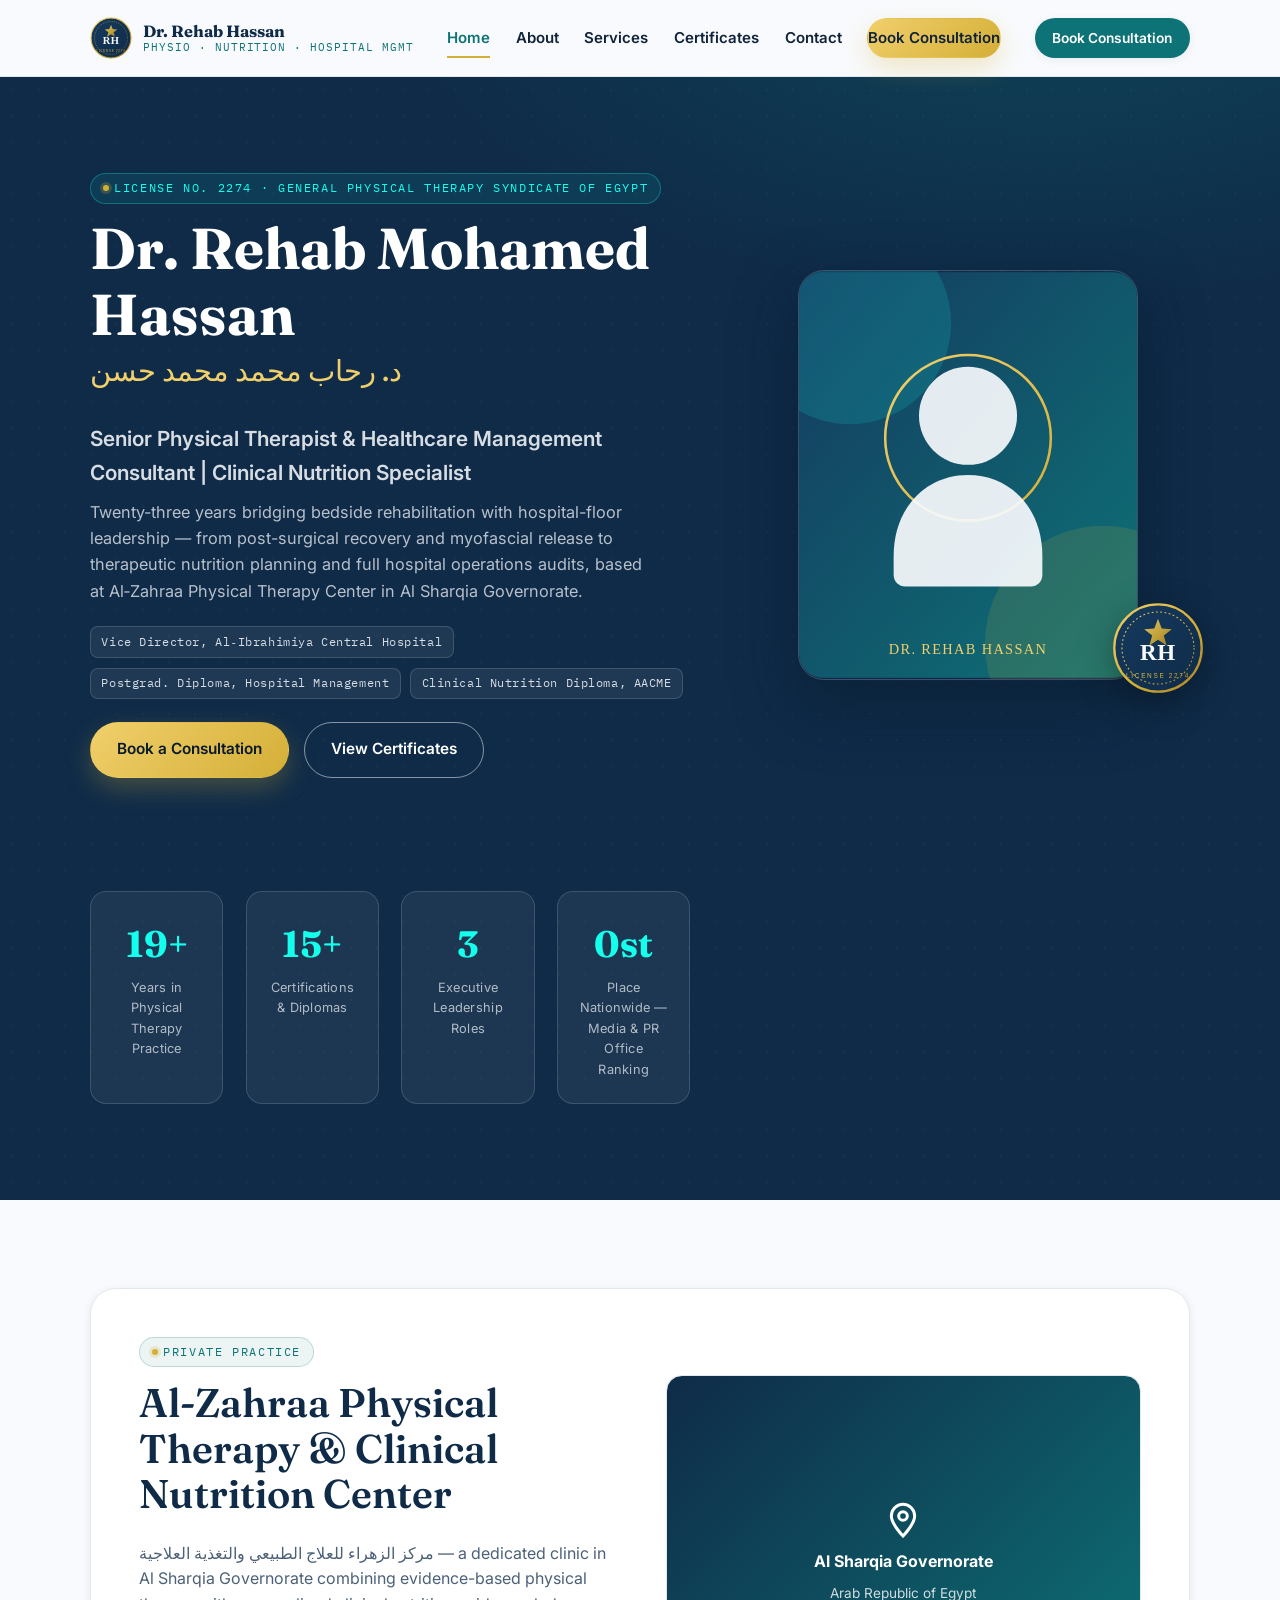
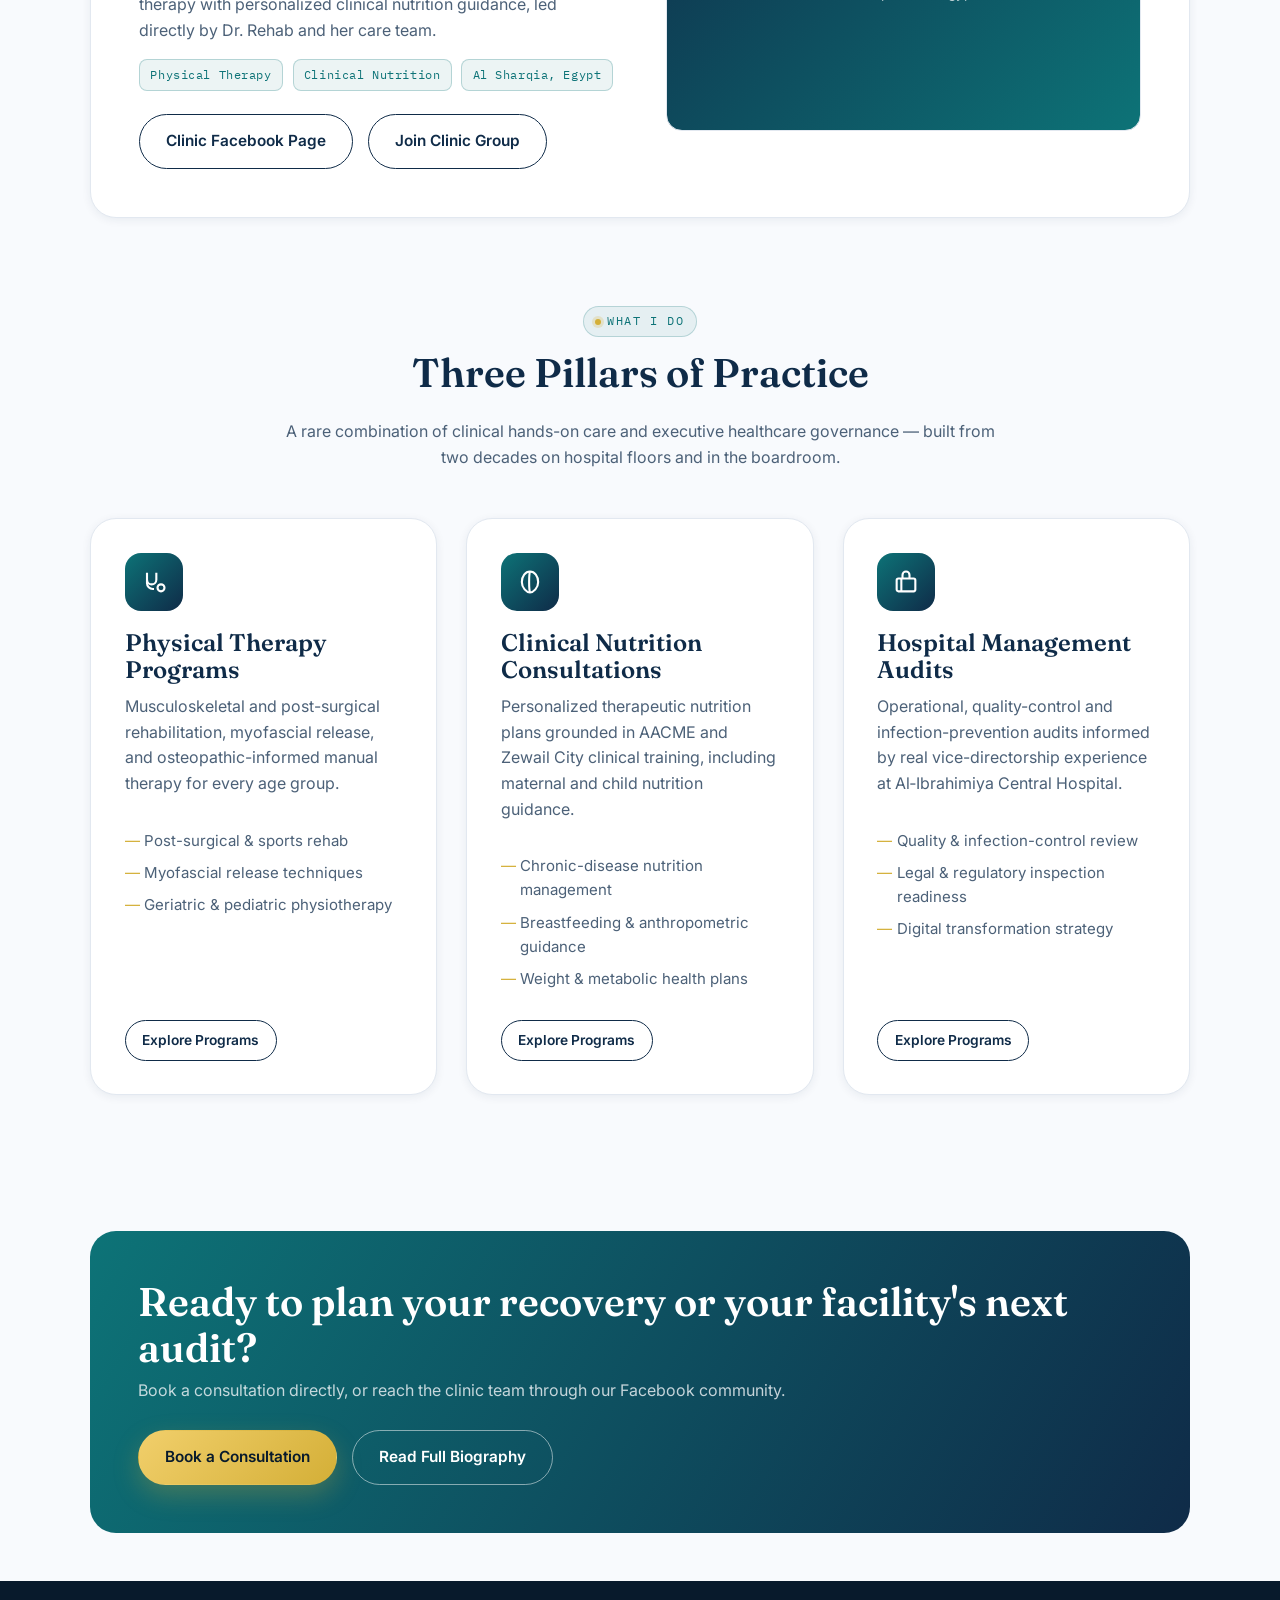
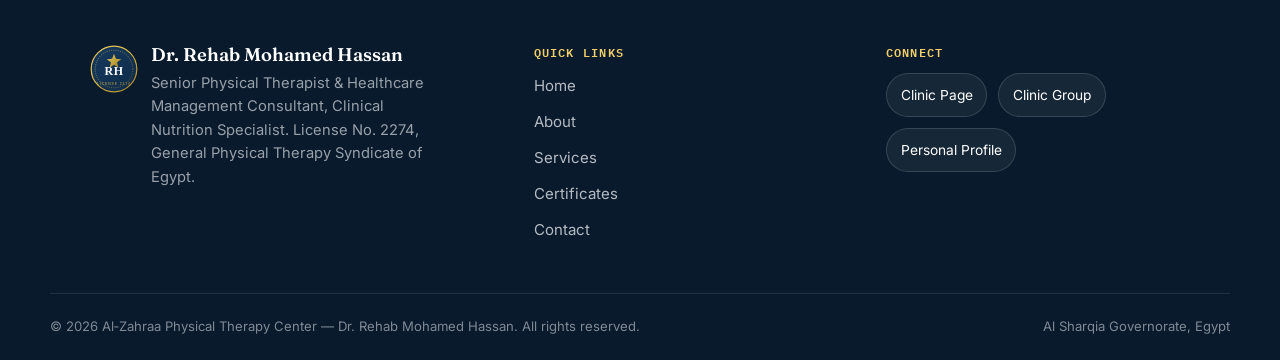
==== index.html @ dbc09063 "Initial commit" ====
<!DOCTYPE html>
<html lang="en">
<head>
<meta charset="UTF-8">
<meta name="viewport" content="width=device-width, initial-scale=1.0">
<title>Dr. Rehab Mohamed Hassan | Senior Physical Therapist &amp; Healthcare Management Consultant</title>
<meta name="description" content="Dr. Rehab Mohamed Mohamed Hassan — Senior Physical Therapist &amp; Healthcare Management Consultant, Clinical Nutrition Specialist. License No. 2274, Al‑Zahraa Physical Therapy Center, Al Sharqia, Egypt.">
<link rel="icon" type="image/svg+xml" href="assets/images/favicon.svg">
<link rel="preconnect" href="https://fonts.googleapis.com">
<link rel="preconnect" href="https://fonts.gstatic.com" crossorigin>
<link href="https://fonts.googleapis.com/css2?family=Fraunces:wght@500;600;700&amp;family=Inter:wght@400;500;600;700&amp;family=IBM+Plex+Mono:wght@500;700&amp;display=swap" rel="stylesheet">
<link rel="stylesheet" href="assets/css/style.css">
</head>
<body>
<a href="#main" class="skip-link">Skip to content</a>

<header class="site-header">
  <div class="container nav-bar">
    <a href="index.html" class="brand">
      <img src="assets/images/logo-seal.svg" alt="Dr. Rehab Hassan credential seal logo" width="42" height="42">
      <span class="brand-text"><strong>Dr. Rehab Hassan</strong><span>Physio · Nutrition · Hospital Mgmt</span></span>
    </a>
    <nav class="nav-links" id="navLinks" aria-label="Primary">
      <a href="index.html" data-nav>Home</a>
      <a href="about.html" data-nav>About</a>
      <a href="services.html" data-nav>Services</a>
      <a href="certificates.html" data-nav>Certificates</a>
      <a href="contact.html" data-nav>Contact</a>
      <a href="contact.html" class="btn btn-gold btn-sm">Book Consultation</a>
    </nav>
    <div class="nav-cta">
      <a href="contact.html" class="btn btn-primary btn-sm">Book Consultation</a>
      <button class="hamburger" id="hamburgerBtn" aria-label="Toggle navigation menu" aria-expanded="false" aria-controls="navLinks">
        <span></span><span></span><span></span>
      </button>
    </div>
  </div>
</header>
<div class="nav-drawer-backdrop" id="navBackdrop"></div>

<main id="main">

  <!-- ============================= HERO ============================= -->
  <section class="hero">
    <div class="container hero-grid">
      <div class="hero-copy">
        <span class="eyebrow on-dark">License No. 2274 · General Physical Therapy Syndicate of Egypt</span>
        <h1 class="hero-name">Dr. Rehab Mohamed Hassan<span class="ar">د. رحاب محمد محمد حسن</span></h1>
        <p class="hero-title">Senior Physical Therapist &amp; Healthcare Management Consultant | Clinical Nutrition Specialist</p>
        <p class="hero-desc">Twenty-three years bridging bedside rehabilitation with hospital-floor leadership — from post-surgical recovery and myofascial release to therapeutic nutrition planning and full hospital operations audits, based at Al‑Zahraa Physical Therapy Center in Al Sharqia Governorate.</p>
        <div class="hero-badges">
          <span class="mini-tag">Vice Director, Al‑Ibrahimiya Central Hospital</span>
          <span class="mini-tag">Postgrad. Diploma, Hospital Management</span>
          <span class="mini-tag">Clinical Nutrition Diploma, AACME</span>
        </div>
        <div class="btn-row">
          <a href="contact.html" class="btn btn-gold">Book a Consultation</a>
          <a href="certificates.html" class="btn btn-outline">View Certificates</a>
        </div>
      </div>
      <div class="hero-visual">
        <div class="hero-photo-card">
          <img src="assets/images/avatar-placeholder.svg" alt="Portrait placeholder for Dr. Rehab Mohamed Hassan — replace with an official clinic photograph" width="340" height="408">
        </div>
        <img src="assets/images/logo-seal.svg" alt="" class="hero-seal" aria-hidden="true">
      </div>

      <div class="stat-strip" aria-label="Career highlights">
        <div class="stat-card">
          <span class="stat-num" data-counter="23" data-suffix="+">0</span>
          <div class="stat-label">Years in Physical Therapy Practice</div>
        </div>
        <div class="stat-card">
          <span class="stat-num" data-counter="18" data-suffix="+">0</span>
          <div class="stat-label">Certifications &amp; Diplomas</div>
        </div>
        <div class="stat-card">
          <span class="stat-num" data-counter="4" data-suffix="">0</span>
          <div class="stat-label">Executive Leadership Roles</div>
        </div>
        <div class="stat-card">
          <span class="stat-num" data-counter="1" data-suffix="st">0</span>
          <div class="stat-label">Place Nationwide — Media &amp; PR Office Ranking</div>
        </div>
      </div>
    </div>
  </section>

  <!-- ============================= CLINIC FEATURE ============================= -->
  <section class="section" id="clinic">
    <div class="container">
      <div class="clinic-feature">
        <div>
          <span class="eyebrow">Private Practice</span>
          <h2>Al‑Zahraa Physical Therapy &amp; Clinical Nutrition Center</h2>
          <p>مركز الزهراء للعلاج الطبيعي والتغذية العلاجية — a dedicated clinic in Al Sharqia Governorate combining evidence-based physical therapy with personalized clinical nutrition guidance, led directly by Dr. Rehab and her care team.</p>
          <div class="badge-row">
            <span class="mini-tag" style="color:#0d7377;background:rgba(13,115,119,.08);border-color:rgba(13,115,119,.25)">Physical Therapy</span>
            <span class="mini-tag" style="color:#0d7377;background:rgba(13,115,119,.08);border-color:rgba(13,115,119,.25)">Clinical Nutrition</span>
            <span class="mini-tag" style="color:#0d7377;background:rgba(13,115,119,.08);border-color:rgba(13,115,119,.25)">Al Sharqia, Egypt</span>
          </div>
          <div class="btn-row">
            <a href="https://www.facebook.com/share/14iZMghUTBf/" target="_blank" rel="noopener" class="btn btn-outline-navy">Clinic Facebook Page</a>
            <a href="https://www.facebook.com/groups/1322577555018839/?ref=share&amp;mibextid=NSMWBT" target="_blank" rel="noopener" class="btn btn-outline-navy">Join Clinic Group</a>
          </div>
        </div>
        <div class="clinic-map-frame">
          <div class="pin">
            <svg viewBox="0 0 24 24" fill="none" stroke="currentColor" stroke-width="1.8"><path d="M12 21s7-7.2 7-12a7 7 0 1 0-14 0c0 4.8 7 12 7 12z"/><circle cx="12" cy="9" r="2.6"/></svg>
            <strong>Al Sharqia Governorate</strong>
            <span style="opacity:.8;font-size:.85rem">Arab Republic of Egypt</span>
          </div>
        </div>
      </div>
    </div>
  </section>

  <!-- ============================= SERVICES PREVIEW ============================= -->
  <section class="section" style="padding-top:0" id="services-preview">
    <div class="container">
      <div class="section-head center">
        <span class="eyebrow">What I Do</span>
        <h2>Three Pillars of Practice</h2>
        <p>A rare combination of clinical hands-on care and executive healthcare governance — built from two decades on hospital floors and in the boardroom.</p>
      </div>
      <div class="card-grid">

        <article class="pillar-card">
          <div class="pillar-icon">
            <svg viewBox="0 0 24 24" fill="none" stroke="#fff" stroke-width="1.8"><path d="M6 4v6a4 4 0 0 0 4 4h0a4 4 0 0 0 4-4V4"/><circle cx="18" cy="17" r="3"/><path d="M6 10v3a5 5 0 0 0 5 5h1"/></svg>
          </div>
          <h3>Physical Therapy Programs</h3>
          <p>Musculoskeletal and post-surgical rehabilitation, myofascial release, and osteopathic-informed manual therapy for every age group.</p>
          <ul>
            <li>Post-surgical &amp; sports rehab</li>
            <li>Myofascial release techniques</li>
            <li>Geriatric &amp; pediatric physiotherapy</li>
          </ul>
          <a href="services.html#physical-therapy" class="btn btn-outline-navy btn-sm">Explore Programs</a>
        </article>

        <article class="pillar-card">
          <div class="pillar-icon">
            <svg viewBox="0 0 24 24" fill="none" stroke="#fff" stroke-width="1.8"><path d="M12 3c4 0 7 4 7 9 0 5-4 9-7 9s-7-4-7-9c0-5 3-9 7-9z"/><path d="M12 3c-1 3-1 15 0 18"/></svg>
          </div>
          <h3>Clinical Nutrition Consultations</h3>
          <p>Personalized therapeutic nutrition plans grounded in AACME and Zewail City clinical training, including maternal and child nutrition guidance.</p>
          <ul>
            <li>Chronic-disease nutrition management</li>
            <li>Breastfeeding &amp; anthropometric guidance</li>
            <li>Weight &amp; metabolic health plans</li>
          </ul>
          <a href="services.html#clinical-nutrition" class="btn btn-outline-navy btn-sm">Explore Programs</a>
        </article>

        <article class="pillar-card">
          <div class="pillar-icon">
            <svg viewBox="0 0 24 24" fill="none" stroke="#fff" stroke-width="1.8"><rect x="4" y="9" width="16" height="11" rx="1.5"/><path d="M9 9V6a3 3 0 0 1 6 0v3"/><path d="M8 20V9"/></svg>
          </div>
          <h3>Hospital Management Audits</h3>
          <p>Operational, quality-control and infection-prevention audits informed by real vice-directorship experience at Al‑Ibrahimiya Central Hospital.</p>
          <ul>
            <li>Quality &amp; infection-control review</li>
            <li>Legal &amp; regulatory inspection readiness</li>
            <li>Digital transformation strategy</li>
          </ul>
          <a href="services.html#hospital-management" class="btn btn-outline-navy btn-sm">Explore Programs</a>
        </article>

      </div>
    </div>
  </section>

  <!-- ============================= CTA BANNER ============================= -->
  <section class="section-tight">
    <div class="container">
      <div class="cta-banner">
        <div>
          <h2>Ready to plan your recovery or your facility's next audit?</h2>
          <p>Book a consultation directly, or reach the clinic team through our Facebook community.</p>
        </div>
        <div class="btn-row">
          <a href="contact.html" class="btn btn-gold">Book a Consultation</a>
          <a href="about.html" class="btn btn-outline">Read Full Biography</a>
        </div>
      </div>
    </div>
  </section>

</main>

<footer class="site-footer">
  <div class="container footer-grid">
    <div class="footer-brand">
      <img src="assets/images/logo-seal.svg" alt="" width="48" height="48">
      <div>
        <h3>Dr. Rehab Mohamed Hassan</h3>
        <p>Senior Physical Therapist &amp; Healthcare Management Consultant, Clinical Nutrition Specialist. License No. 2274, General Physical Therapy Syndicate of Egypt.</p>
      </div>
    </div>
    <div class="footer">
      <h4>Quick Links</h4>
      <ul class="footer-links">
        <li><a href="index.html">Home</a></li>
        <li><a href="about.html">About</a></li>
        <li><a href="services.html">Services</a></li>
        <li><a href="certificates.html">Certificates</a></li>
        <li><a href="contact.html">Contact</a></li>
      </ul>
    </div>
    <div class="footer">
      <h4>Connect</h4>
      <div class="social-row">
        <a class="social-pill" href="https://www.facebook.com/share/14iZMghUTBf/" target="_blank" rel="noopener">Clinic Page</a>
        <a class="social-pill" href="https://www.facebook.com/groups/1322577555018839/?ref=share&amp;mibextid=NSMWBT" target="_blank" rel="noopener">Clinic Group</a>
        <a class="social-pill" href="https://www.facebook.com/share/1DDHBu3A2B/" target="_blank" rel="noopener">Personal Profile</a>
      </div>
    </div>
  </div>
  <div class="container footer-bottom">
    <span>© <span id="year"></span> Al‑Zahraa Physical Therapy Center — Dr. Rehab Mohamed Hassan. All rights reserved.</span>
    <span>Al Sharqia Governorate, Egypt</span>
  </div>
</footer>

<script src="assets/js/script.js"></script>
</body>
</html>
---- assets/css/style.css ----
/* =========================================================================
   Dr. Rehab Mohamed Hassan — Medical Executive Portfolio
   Design tokens
   ========================================================================= */
:root{
  --navy: #0f2b48;
  --navy-light: #17395c;
  --navy-deep: #081a2c;
  --teal: #0d7377;
  --teal-light: #12979c;
  --mint: #14ffec;
  --bg: #f8fafd;
  --surface: #ffffff;
  --gold: #d4af37;
  --gold-light: #f1cf6b;
  --ink: #10233a;
  --ink-soft: #4c6178;
  --line: #e2e8f0;

  --font-display: "Fraunces", Georgia, "Times New Roman", serif;
  --font-body: "Inter", -apple-system, BlinkMacSystemFont, "Segoe UI", sans-serif;
  --font-mono: "IBM Plex Mono", "Courier New", monospace;

  --radius-sm: 10px;
  --radius-md: 16px;
  --radius-lg: 26px;
  --shadow-sm: 0 2px 10px rgba(15,43,72,0.07);
  --shadow-md: 0 14px 34px rgba(15,43,72,0.12);
  --shadow-gold: 0 10px 26px rgba(212,175,55,0.28);

  --container: 1180px;
  --header-h: 76px;
}

*,*::before,*::after{ box-sizing:border-box; }
html{ scroll-behavior:smooth; }
html,body{ max-width:100%; overflow-x:hidden; }

body{
  margin:0;
  background:var(--bg);
  color:var(--ink);
  font-family:var(--font-body);
  line-height:1.6;
  font-size:16px;
  -webkit-font-smoothing:antialiased;
}

img{ max-width:100%; display:block; }
a{ color:inherit; text-decoration:none; }
ul{ margin:0; padding:0; list-style:none; }
button{ font-family:inherit; cursor:pointer; }
input,select,textarea{ font-family:inherit; font-size:1rem; }

.container{
  width:100%;
  max-width:var(--container);
  margin-inline:auto;
  padding-inline:clamp(1.1rem, 4vw, 2.5rem);
}

h1,h2,h3,h4{
  font-family:var(--font-display);
  color:var(--navy);
  line-height:1.14;
  margin:0 0 .6em;
  font-weight:600;
}
h1{ font-size:clamp(2.1rem, 4.6vw, 3.6rem); font-weight:700; }
h2{ font-size:clamp(1.7rem, 3.2vw, 2.5rem); }
h3{ font-size:clamp(1.2rem, 2vw, 1.5rem); }
p{ margin:0 0 1em; color:var(--ink-soft); }

.eyebrow{
  display:inline-flex;
  align-items:center;
  gap:.5em;
  font-family:var(--font-mono);
  font-size:.72rem;
  letter-spacing:.14em;
  text-transform:uppercase;
  color:var(--teal);
  background:rgba(13,115,119,0.08);
  border:1px solid rgba(13,115,119,0.22);
  padding:.45em 1em;
  border-radius:999px;
  margin-bottom:1.1em;
}
.eyebrow::before{
  content:"";
  width:6px; height:6px; border-radius:50%;
  background:var(--gold);
  box-shadow:0 0 0 3px rgba(212,175,55,0.22);
}
.eyebrow.on-dark{ color:var(--mint); background:rgba(20,255,236,0.08); border-color:rgba(20,255,236,0.28); }

.section{ padding:clamp(3rem,7vw,5.5rem) 0; }
.section-tight{ padding:clamp(2rem,4vw,3rem) 0; }
.section-head{ max-width:720px; margin-bottom:clamp(2rem,4vw,3rem); }
.section-head.center{ margin-inline:auto; text-align:center; }
.on-navy{ background:var(--navy); }
.on-navy h2, .on-navy h3{ color:#fff; }
.on-navy p{ color:rgba(248,250,253,0.72); }

/* Buttons ---------------------------------------------------------------*/
.btn{
  display:inline-flex; align-items:center; justify-content:center; gap:.55em;
  padding:.95em 1.7em;
  border-radius:999px;
  font-weight:600;
  font-size:.96rem;
  border:1.5px solid transparent;
  min-height:48px;
  transition:transform .18s ease, box-shadow .18s ease, background .18s ease, color .18s ease, border-color .18s ease;
  white-space:nowrap;
}
.btn:active{ transform:translateY(1px); }
.btn-primary{ background:var(--teal); color:#fff; box-shadow:var(--shadow-sm); }
.btn-primary:hover{ background:var(--teal-light); box-shadow:var(--shadow-md); transform:translateY(-2px); }
.btn-gold{ background:linear-gradient(135deg,var(--gold-light),var(--gold)); color:var(--navy-deep); box-shadow:var(--shadow-gold); }
.btn-gold:hover{ transform:translateY(-2px); box-shadow:0 16px 30px rgba(212,175,55,0.36); }
.btn-outline{ background:transparent; border-color:rgba(255,255,255,0.5); color:#fff; }
.btn-outline:hover{ background:rgba(255,255,255,0.12); border-color:#fff; }
.btn-outline-navy{ background:transparent; border-color:var(--navy); color:var(--navy); }
.btn-outline-navy:hover{ background:var(--navy); color:#fff; }
.btn-block{ width:100%; }
.btn-sm{ padding:.6em 1.2em; min-height:40px; font-size:.86rem; }

.btn-row{ display:flex; flex-wrap:wrap; gap:.9rem; }

/* =========================================================================
   Header / Navigation
   ========================================================================= */
.site-header{
  position:sticky; top:0; z-index:900;
  background:rgba(248,250,253,0.9);
  backdrop-filter:blur(10px);
  border-bottom:1px solid var(--line);
  transition:box-shadow .25s ease, background .25s ease;
}
.site-header.is-scrolled{ box-shadow:0 6px 20px rgba(15,43,72,0.09); background:rgba(248,250,253,0.98); }

.nav-bar{
  min-height:var(--header-h);
  display:flex; align-items:center; justify-content:space-between; gap:1rem;
}

.brand{ display:flex; align-items:center; gap:.7rem; font-family:var(--font-display); color:var(--navy); }
.brand img{ width:42px; height:42px; flex:none; }
.brand-text{ display:flex; flex-direction:column; line-height:1.2; }
.brand-text strong{ font-size:1.02rem; font-weight:700; }
.brand-text span{ font-family:var(--font-mono); font-size:.66rem; letter-spacing:.09em; color:var(--teal); text-transform:uppercase; }

.nav-links{ display:flex; align-items:center; gap:clamp(1rem,2vw,2rem); }
.nav-links a{
  position:relative; font-weight:600; font-size:.94rem; color:var(--ink); padding:.4em 0;
}
.nav-links a::after{
  content:""; position:absolute; left:0; bottom:-2px; width:0; height:2px; background:var(--gold);
  transition:width .2s ease;
}
.nav-links a:hover::after, .nav-links a.active::after{ width:100%; }
.nav-links a.active{ color:var(--teal); }
.nav-cta{ display:flex; align-items:center; gap:.8rem; }

.hamburger{
  display:none; flex-direction:column; justify-content:center; align-items:center;
  width:48px; height:48px; border-radius:12px; border:1px solid var(--line); background:#fff;
  gap:5px;
}
.hamburger span{ width:22px; height:2px; background:var(--navy); border-radius:2px; transition:transform .25s ease, opacity .25s ease; }
.hamburger[aria-expanded="true"] span:nth-child(1){ transform:translateY(7px) rotate(45deg); }
.hamburger[aria-expanded="true"] span:nth-child(2){ opacity:0; }
.hamburger[aria-expanded="true"] span:nth-child(3){ transform:translateY(-7px) rotate(-45deg); }

.nav-drawer-backdrop{
  position:fixed; inset:0; background:rgba(8,26,44,0.5); opacity:0; pointer-events:none; z-index:950;
  transition:opacity .25s ease;
}
.nav-drawer-backdrop.is-open{ opacity:1; pointer-events:auto; }

/* =========================================================================
   Footer
   ========================================================================= */
.site-footer{ background:var(--navy-deep); color:rgba(248,250,253,0.75); padding-top:clamp(2.6rem,5vw,4rem); }
.footer-grid{
  display:grid; grid-template-columns:1.3fr 1fr 1fr; gap:clamp(2rem,4vw,3rem);
  padding-bottom:2.5rem; border-bottom:1px solid rgba(255,255,255,0.1);
}
.footer-brand{ display:flex; gap:.8rem; align-items:flex-start; }
.footer-brand img{ width:48px; height:48px; flex:none; }
.footer-brand h3{ color:#fff; margin-bottom:.3em; font-size:1.15rem; }
.footer-brand p{ color:rgba(248,250,253,0.6); font-size:.92rem; max-width:32ch; }
.footer h4{ color:var(--gold-light); font-family:var(--font-mono); font-size:.78rem; letter-spacing:.1em; text-transform:uppercase; margin-bottom:1.1em; }
.footer-links li{ margin-bottom:.65em; }
.footer-links a{ color:rgba(248,250,253,0.72); font-size:.94rem; }
.footer-links a:hover{ color:var(--mint); }
.social-row{ display:flex; gap:.7rem; flex-wrap:wrap; margin-top:.4rem; }
.social-pill{
  display:inline-flex; align-items:center; gap:.5em; padding:.6em 1em; border-radius:999px;
  background:rgba(255,255,255,0.06); border:1px solid rgba(255,255,255,0.14); font-size:.86rem; color:#fff;
  min-height:44px;
}
.social-pill:hover{ background:rgba(20,255,236,0.14); border-color:var(--mint); }
.footer-bottom{
  display:flex; flex-wrap:wrap; gap:.8rem; align-items:center; justify-content:space-between;
  padding:1.4rem 0; font-size:.82rem; color:rgba(248,250,253,0.5);
}
.footer-bottom a{ color:rgba(248,250,253,0.7); }

/* =========================================================================
   Hero (index)
   ========================================================================= */
.hero{
  position:relative; overflow:hidden;
  background:radial-gradient(1100px 560px at 82% -10%, rgba(13,115,119,0.35), transparent 60%), var(--navy);
  color:#fff;
  padding:clamp(3rem,8vw,6rem) 0 clamp(3.5rem,8vw,6rem);
}
.hero::before{
  content:""; position:absolute; inset:0;
  background-image:radial-gradient(rgba(255,255,255,0.06) 1px, transparent 1px);
  background-size:26px 26px; opacity:.5; pointer-events:none;
}
.hero-grid{ display:grid; grid-template-columns:1.15fr .85fr; gap:clamp(2rem,5vw,3.5rem); align-items:center; position:relative; }
.hero-name{ color:#fff; }
.hero-name .ar{ display:block; font-family:var(--font-display); font-size:.5em; color:var(--gold-light); font-weight:500; margin-top:.25em; }
.hero-title{ font-size:clamp(1.05rem,2vw,1.3rem); color:rgba(248,250,253,0.86); font-weight:600; margin-bottom:.5em; }
.hero-desc{ color:rgba(248,250,253,0.72); max-width:56ch; font-size:1.02rem; }
.hero-badges{ display:flex; flex-wrap:wrap; gap:.6rem; margin:1.4rem 0; }
.mini-tag{
  font-family:var(--font-mono); font-size:.72rem; letter-spacing:.05em;
  padding:.5em .9em; border-radius:8px; background:rgba(255,255,255,0.07); border:1px solid rgba(255,255,255,0.14); color:rgba(248,250,253,0.85);
}
.hero-visual{ position:relative; display:flex; justify-content:center; }
.hero-photo-card{
  position:relative; width:min(340px,86%); border-radius:var(--radius-lg); overflow:hidden;
  box-shadow:0 24px 60px rgba(8,26,44,0.5); border:1px solid rgba(255,255,255,0.18);
}
.hero-seal{
  position:absolute; right:-14px; bottom:-14px; width:92px; height:92px;
  filter:drop-shadow(0 10px 18px rgba(0,0,0,0.35));
}

.stat-strip{
  display:grid; grid-template-columns:repeat(4,1fr); gap:1.4rem;
  margin-top:clamp(2.4rem,5vw,3.6rem); position:relative;
}
.stat-card{
  background:rgba(255,255,255,0.06); border:1px solid rgba(255,255,255,0.14);
  border-radius:var(--radius-md); padding:1.4rem 1.2rem; text-align:center;
}
.stat-num{ font-family:var(--font-display); font-size:clamp(1.6rem,3vw,2.3rem); color:var(--mint); font-weight:700; }
.stat-label{ font-size:.8rem; color:rgba(248,250,253,0.68); margin-top:.35em; letter-spacing:.02em; }

/* Clinic feature ---------------------------------------------------------*/
.clinic-feature{
  display:grid; grid-template-columns:1fr 1fr; gap:clamp(2rem,4vw,3.2rem); align-items:center;
  background:var(--surface); border:1px solid var(--line); border-radius:var(--radius-lg);
  padding:clamp(1.8rem,4vw,3rem); box-shadow:var(--shadow-sm);
}
.clinic-feature .badge-row{ display:flex; gap:.6rem; flex-wrap:wrap; margin:1rem 0 1.4rem; }
.clinic-map-frame{
  border-radius:var(--radius-md); overflow:hidden; border:1px solid var(--line);
  background:linear-gradient(135deg,var(--navy),var(--teal)); aspect-ratio:4/3; position:relative;
}
.clinic-map-frame .pin{
  position:absolute; inset:0; display:flex; flex-direction:column; align-items:center; justify-content:center; gap:.5rem; color:#fff;
}
.clinic-map-frame .pin svg{ width:40px; height:40px; }

/* Services preview / cards -----------------------------------------------*/
.card-grid{ display:grid; grid-template-columns:repeat(3,1fr); gap:clamp(1.2rem,3vw,1.8rem); }
.pillar-card{
  background:var(--surface); border:1px solid var(--line); border-radius:var(--radius-lg);
  padding:clamp(1.6rem,3vw,2.1rem); box-shadow:var(--shadow-sm); transition:transform .22s ease, box-shadow .22s ease;
  display:flex; flex-direction:column; height:100%;
}
.pillar-card:hover{ transform:translateY(-6px); box-shadow:var(--shadow-md); }
.pillar-icon{
  width:58px; height:58px; border-radius:16px; display:flex; align-items:center; justify-content:center;
  background:linear-gradient(135deg,var(--teal),var(--navy)); margin-bottom:1.1rem; flex:none;
}
.pillar-icon svg{ width:28px; height:28px; }
.pillar-card h3{ margin-bottom:.45em; }
.pillar-card ul{ margin:1rem 0 1.3rem; }
.pillar-card ul li{ position:relative; padding-left:1.3em; margin-bottom:.55em; color:var(--ink-soft); font-size:.94rem; }
.pillar-card ul li::before{ content:"—"; position:absolute; left:0; color:var(--gold); }
.pillar-card .btn{ margin-top:auto; align-self:flex-start; }

/* CTA banner ---------------------------------------------------------------*/
.cta-banner{
  background:linear-gradient(120deg,var(--teal),var(--navy));
  border-radius:var(--radius-lg); color:#fff; padding:clamp(2rem,5vw,3rem);
  display:flex; flex-wrap:wrap; gap:1.6rem; align-items:center; justify-content:space-between;
}
.cta-banner h2{ color:#fff; margin-bottom:.2em; }
.cta-banner p{ color:rgba(248,250,253,0.78); margin:0; }

/* =========================================================================
   Page banner (inner pages)
   ========================================================================= */
.page-banner{
  background:linear-gradient(160deg,var(--navy) 0%, var(--navy-deep) 100%);
  color:#fff; padding:clamp(3rem,7vw,4.6rem) 0 clamp(2.4rem,5vw,3.2rem); position:relative; overflow:hidden;
}
.page-banner::after{
  content:""; position:absolute; right:-60px; top:-60px; width:260px; height:260px; border-radius:50%;
  background:radial-gradient(circle,rgba(20,255,236,0.16),transparent 70%);
}
.breadcrumb{ font-family:var(--font-mono); font-size:.78rem; letter-spacing:.06em; color:rgba(248,250,253,0.55); margin-bottom:1rem; }
.breadcrumb a{ color:rgba(248,250,253,0.8); }
.breadcrumb a:hover{ color:var(--mint); }
.page-banner h1{ color:#fff; max-width:20ch; }
.page-banner p{ color:rgba(248,250,253,0.75); max-width:60ch; }

/* =========================================================================
   About page — timeline, roles, degrees
   ========================================================================= */
.bio-layout{ display:grid; grid-template-columns:.9fr 1.1fr; gap:clamp(2rem,5vw,3.5rem); align-items:start; }
.bio-card{ background:var(--surface); border:1px solid var(--line); border-radius:var(--radius-lg); padding:clamp(1.6rem,3vw,2.2rem); box-shadow:var(--shadow-sm); position:sticky; top:calc(var(--header-h) + 20px); }
.bio-card img{ border-radius:var(--radius-md); margin-bottom:1.2rem; }
.bio-fact{ display:flex; justify-content:space-between; gap:1rem; padding:.7em 0; border-bottom:1px dashed var(--line); font-size:.92rem; }
.bio-fact:last-child{ border-bottom:none; }
.bio-fact span:first-child{ color:var(--ink-soft); }
.bio-fact span:last-child{ font-weight:600; color:var(--navy); text-align:right; }

.timeline{ position:relative; padding-left:clamp(1.6rem,4vw,2.4rem); border-left:2px solid var(--line); }
.timeline-item{ position:relative; padding-bottom:clamp(1.6rem,3vw,2.2rem); }
.timeline-item:last-child{ padding-bottom:0; }
.timeline-item::before{
  content:""; position:absolute; left:calc(-1 * clamp(1.6rem,4vw,2.4rem) - 6px); top:4px;
  width:13px; height:13px; border-radius:50%; background:var(--gold);
  box-shadow:0 0 0 4px rgba(212,175,55,0.2), 0 0 0 2px var(--bg);
}
.timeline-year{ font-family:var(--font-mono); font-size:.78rem; letter-spacing:.08em; color:var(--teal); font-weight:700; }
.timeline-item h3{ margin:.3em 0 .3em; font-size:1.15rem; }
.timeline-item p{ font-size:.94rem; margin-bottom:0; }

.role-grid{ display:grid; grid-template-columns:repeat(2,1fr); gap:1.3rem; }
.role-card{
  background:var(--surface); border:1px solid var(--line); border-left:4px solid var(--teal);
  border-radius:var(--radius-md); padding:1.4rem 1.5rem; box-shadow:var(--shadow-sm);
}
.role-card h3{ font-size:1.05rem; margin-bottom:.35em; }
.role-card p{ font-size:.92rem; margin-bottom:0; }
.role-card .tag-honor{
  display:inline-block; margin-top:.6em; font-family:var(--font-mono); font-size:.68rem; letter-spacing:.06em;
  color:var(--navy-deep); background:linear-gradient(135deg,var(--gold-light),var(--gold)); padding:.3em .7em; border-radius:6px; font-weight:700;
}

.degree-grid{ display:grid; grid-template-columns:repeat(2,1fr); gap:1.4rem; }
.degree-card{
  background:var(--surface); border:1px solid var(--line); border-radius:var(--radius-lg);
  padding:clamp(1.5rem,3vw,2rem); box-shadow:var(--shadow-sm); display:flex; gap:1.1rem;
}
.degree-card img{ width:56px; height:56px; flex:none; }
.degree-card .grade{ display:inline-block; margin-top:.5em; font-weight:700; color:var(--teal); font-family:var(--font-mono); font-size:.84rem; }

.quote-block{
  border-left:4px solid var(--gold); padding:.4rem 0 .4rem 1.4rem; margin:0;
  font-family:var(--font-display); font-size:clamp(1.1rem,2vw,1.4rem); color:var(--navy); font-style:italic;
}

/* =========================================================================
   Services page
   ========================================================================= */
.service-block{ display:grid; grid-template-columns:.85fr 1.15fr; gap:clamp(2rem,5vw,3.5rem); align-items:center; }
.service-block + .service-block{ margin-top:clamp(3rem,6vw,4.5rem); padding-top:clamp(3rem,6vw,4.5rem); border-top:1px solid var(--line); }
.service-block.reverse{ direction:rtl; }
.service-block.reverse > *{ direction:ltr; }
.service-media{
  border-radius:var(--radius-lg); background:linear-gradient(150deg,var(--navy),var(--teal));
  padding:clamp(2rem,4vw,2.6rem); color:#fff; position:relative; overflow:hidden; min-height:260px;
  display:flex; flex-direction:column; justify-content:center;
}
.service-media .num{ font-family:var(--font-display); font-size:5rem; color:rgba(255,255,255,0.16); position:absolute; top:.2em; right:.35em; font-weight:700; }
.service-media h3{ color:#fff; position:relative; }
.service-media p{ color:rgba(248,250,253,0.78); position:relative; }
.service-list{ margin-top:1.3rem; }
.service-list li{ display:flex; gap:.7em; align-items:flex-start; margin-bottom:.8em; font-size:.98rem; color:var(--ink-soft); }
.service-list li svg{ width:20px; height:20px; flex:none; margin-top:.15em; color:var(--gold); }

.process-strip{ display:grid; grid-template-columns:repeat(4,1fr); gap:1.3rem; counter-reset:step; }
.process-step{ background:var(--surface); border:1px solid var(--line); border-radius:var(--radius-md); padding:1.5rem; box-shadow:var(--shadow-sm); position:relative; }
.process-step .step-num{
  font-family:var(--font-mono); font-weight:700; color:var(--gold); font-size:.82rem; letter-spacing:.06em;
  display:block; margin-bottom:.6em;
}
.process-step h3{ font-size:1.02rem; margin-bottom:.35em; }
.process-step p{ font-size:.9rem; margin:0; }

/* =========================================================================
   Certificates page
   ========================================================================= */
.filter-bar{ display:flex; flex-wrap:wrap; gap:.7rem; margin-bottom:clamp(1.8rem,3vw,2.4rem); }
.filter-btn{
  min-height:48px; padding:.7em 1.35em; border-radius:999px; border:1.5px solid var(--line);
  background:var(--surface); color:var(--ink); font-weight:600; font-size:.9rem;
  transition:all .2s ease;
}
.filter-btn:hover{ border-color:var(--teal); color:var(--teal); }
.filter-btn.active{ background:var(--navy); border-color:var(--navy); color:#fff; }
.filter-count{
  display:inline-block; margin-left:.4em; font-family:var(--font-mono); font-size:.74rem; opacity:.75;
}

.cert-grid{ display:grid; grid-template-columns:repeat(3,1fr); gap:1.4rem; }
.cert-card{
  background:var(--surface); border:1px solid var(--line); border-radius:var(--radius-lg);
  padding:1.5rem; box-shadow:var(--shadow-sm); display:flex; flex-direction:column;
  transition:transform .2s ease, box-shadow .2s ease; text-align:left;
}
.cert-card:hover{ transform:translateY(-5px); box-shadow:var(--shadow-md); }
.cert-card.hide{ display:none; }
.cert-top{ display:flex; align-items:flex-start; gap:.9rem; margin-bottom:.9rem; }
.cert-top img{ width:52px; height:52px; flex:none; }
.cert-level{
  display:inline-block; font-family:var(--font-mono); font-size:.66rem; letter-spacing:.05em;
  color:var(--teal); background:rgba(13,115,119,0.08); border:1px solid rgba(13,115,119,0.2);
  padding:.28em .6em; border-radius:6px; margin-bottom:.4em;
}
.cert-card h3{ font-size:1.02rem; margin-bottom:.25em; }
.cert-issuer{ font-size:.86rem; color:var(--ink-soft); margin-bottom:.15em; }
.cert-date{ font-family:var(--font-mono); font-size:.78rem; color:var(--gold); font-weight:700; }
.cert-card .btn{ margin-top:1.1rem; align-self:flex-start; }

.empty-state{ text-align:center; padding:3rem 1rem; display:none; }
.empty-state.show{ display:block; }

/* Modal --------------------------------------------------------------------*/
.modal-backdrop{
  position:fixed; inset:0; background:rgba(8,26,44,0.62); z-index:1200;
  display:flex; align-items:center; justify-content:center; padding:1.2rem;
  opacity:0; pointer-events:none; transition:opacity .22s ease;
}
.modal-backdrop.is-open{ opacity:1; pointer-events:auto; }
.modal-box{
  background:var(--surface); border-radius:var(--radius-lg); max-width:560px; width:100%;
  max-height:88vh; overflow-y:auto; padding:clamp(1.6rem,4vw,2.4rem); position:relative;
  transform:translateY(18px) scale(.98); transition:transform .25s ease;
  box-shadow:0 30px 70px rgba(8,26,44,0.4);
}
.modal-backdrop.is-open .modal-box{ transform:translateY(0) scale(1); }
.modal-close{
  position:absolute; top:1.1rem; right:1.1rem; width:40px; height:40px; border-radius:50%;
  background:var(--bg); border:1px solid var(--line); display:flex; align-items:center; justify-content:center;
  font-size:1.1rem; color:var(--navy);
}
.modal-close:hover{ background:var(--navy); color:#fff; }
.modal-badge{ width:64px; height:64px; margin-bottom:1rem; }
.modal-box h3{ margin-bottom:.3em; }
.modal-meta{ display:flex; flex-wrap:wrap; gap:.6rem; margin:.8rem 0 1.2rem; }
.modal-meta span{
  font-family:var(--font-mono); font-size:.72rem; letter-spacing:.04em; padding:.35em .7em;
  border-radius:6px; background:var(--bg); border:1px solid var(--line); color:var(--ink-soft);
}
.modal-box p{ font-size:.96rem; }

/* =========================================================================
   Contact page
   ========================================================================= */
.contact-layout{ display:grid; grid-template-columns:1fr 1.05fr; gap:clamp(2rem,5vw,3.5rem); align-items:start; }
.contact-info-card{ background:var(--navy); color:#fff; border-radius:var(--radius-lg); padding:clamp(1.8rem,4vw,2.4rem); }
.contact-info-card h3{ color:#fff; }
.contact-info-card p{ color:rgba(248,250,253,0.72); }
.info-row{ display:flex; gap:.9rem; align-items:flex-start; padding:1rem 0; border-bottom:1px solid rgba(255,255,255,0.1); }
.info-row:last-of-type{ border-bottom:none; }
.info-row svg{ width:22px; height:22px; flex:none; color:var(--mint); margin-top:.15em; }
.info-row strong{ display:block; color:#fff; font-size:.95rem; margin-bottom:.15em; }
.info-row span{ font-size:.88rem; color:rgba(248,250,253,0.68); }

.form-card{ background:var(--surface); border:1px solid var(--line); border-radius:var(--radius-lg); padding:clamp(1.8rem,4vw,2.4rem); box-shadow:var(--shadow-sm); }
.form-grid{ display:grid; grid-template-columns:1fr 1fr; gap:1.1rem; }
.form-field{ display:flex; flex-direction:column; gap:.4rem; margin-bottom:1.1rem; }
.form-field.full{ grid-column:1 / -1; }
.form-field label{ font-size:.86rem; font-weight:600; color:var(--navy); }
.form-field input, .form-field select, .form-field textarea{
  border:1.5px solid var(--line); border-radius:10px; padding:.85em 1em; min-height:48px;
  background:var(--bg); color:var(--ink); transition:border-color .18s ease, box-shadow .18s ease;
}
.form-field textarea{ min-height:120px; resize:vertical; }
.form-field input:focus, .form-field select:focus, .form-field textarea:focus{
  outline:none; border-color:var(--teal); box-shadow:0 0 0 4px rgba(13,115,119,0.14);
}
.field-error{ font-size:.78rem; color:#c0392b; min-height:1em; }
.form-note{ font-size:.82rem; color:var(--ink-soft); margin-top:.6rem; }

.confirm-panel{
  display:none; margin-top:1.4rem; padding:1.4rem; border-radius:var(--radius-md);
  background:rgba(13,115,119,0.08); border:1px solid rgba(13,115,119,0.25);
}
.confirm-panel.show{ display:block; }
.confirm-panel h4{ color:var(--teal); font-family:var(--font-body); margin-bottom:.4em; }

.map-placeholder{
  border-radius:var(--radius-lg); overflow:hidden; border:1px solid var(--line); margin-top:1.6rem;
  background:
    linear-gradient(rgba(15,43,72,0.86),rgba(13,115,119,0.86)),
    repeating-linear-gradient(45deg, rgba(255,255,255,0.06) 0 2px, transparent 2px 14px);
  min-height:260px; display:flex; flex-direction:column; align-items:center; justify-content:center;
  color:#fff; text-align:center; padding:2rem; gap:.6rem;
}
.map-placeholder svg{ width:44px; height:44px; color:var(--gold-light); }

/* =========================================================================
   Accessibility helpers
   ========================================================================= */
.skip-link{
  position:absolute; left:-999px; top:0; background:var(--navy); color:#fff; padding:.8em 1.2em;
  z-index:2000; border-radius:0 0 10px 0;
}
.skip-link:focus{ left:0; }
:focus-visible{ outline:3px solid var(--teal); outline-offset:2px; }

@media (prefers-reduced-motion: reduce){
  *{ animation-duration:.001ms !important; animation-iteration-count:1 !important; transition-duration:.001ms !important; scroll-behavior:auto !important; }
}

/* =========================================================================
   Responsive
   ========================================================================= */
@media (max-width: 1024px){
  .card-grid, .role-grid, .degree-grid, .cert-grid, .process-strip{ grid-template-columns:repeat(2,1fr); }
  .stat-strip{ grid-template-columns:repeat(2,1fr); }
  .bio-layout, .service-block, .contact-layout{ grid-template-columns:1fr; }
  .bio-card{ position:static; }
  .service-block.reverse{ direction:ltr; }
  .service-media{ order:-1; }
}

@media (max-width: 860px){
  .hero-grid, .clinic-feature{ grid-template-columns:1fr; }
  .hero-visual{ order:-1; margin-bottom:1rem; }
  .footer-grid{ grid-template-columns:1fr 1fr; }
  .footer-grid .footer-brand{ grid-column:1 / -1; }
}

@media (max-width: 768px){
  .nav-links{
    position:fixed; top:0; right:0; height:100vh; width:min(320px,84vw);
    background:var(--navy); z-index:960; flex-direction:column; align-items:flex-start;
    padding:5.2rem 1.8rem 2rem; gap:1.4rem; transform:translateX(100%); transition:transform .3s ease;
    box-shadow:-14px 0 40px rgba(0,0,0,0.25); overflow-y:auto;
  }
  .nav-links.is-open{ transform:translateX(0); }
  .nav-links a{ color:#fff; font-size:1.05rem; width:100%; padding:.6em 0; }
  .nav-links a::after{ display:none; }
  .nav-links a.active{ color:var(--mint); }
  .nav-cta .btn-primary{ display:none; }
  .nav-links .btn{ width:100%; margin-top:.5rem; }
  .hamburger{ display:flex; }
}

@media (max-width: 640px){
  .card-grid, .role-grid, .degree-grid, .cert-grid, .process-strip, .stat-strip, .form-grid{ grid-template-columns:1fr; }
  .degree-card{ flex-direction:column; }
  .cta-banner{ flex-direction:column; align-items:flex-start; text-align:left; }
  .footer-grid{ grid-template-columns:1fr; }
  .footer-bottom{ flex-direction:column; align-items:flex-start; }
}
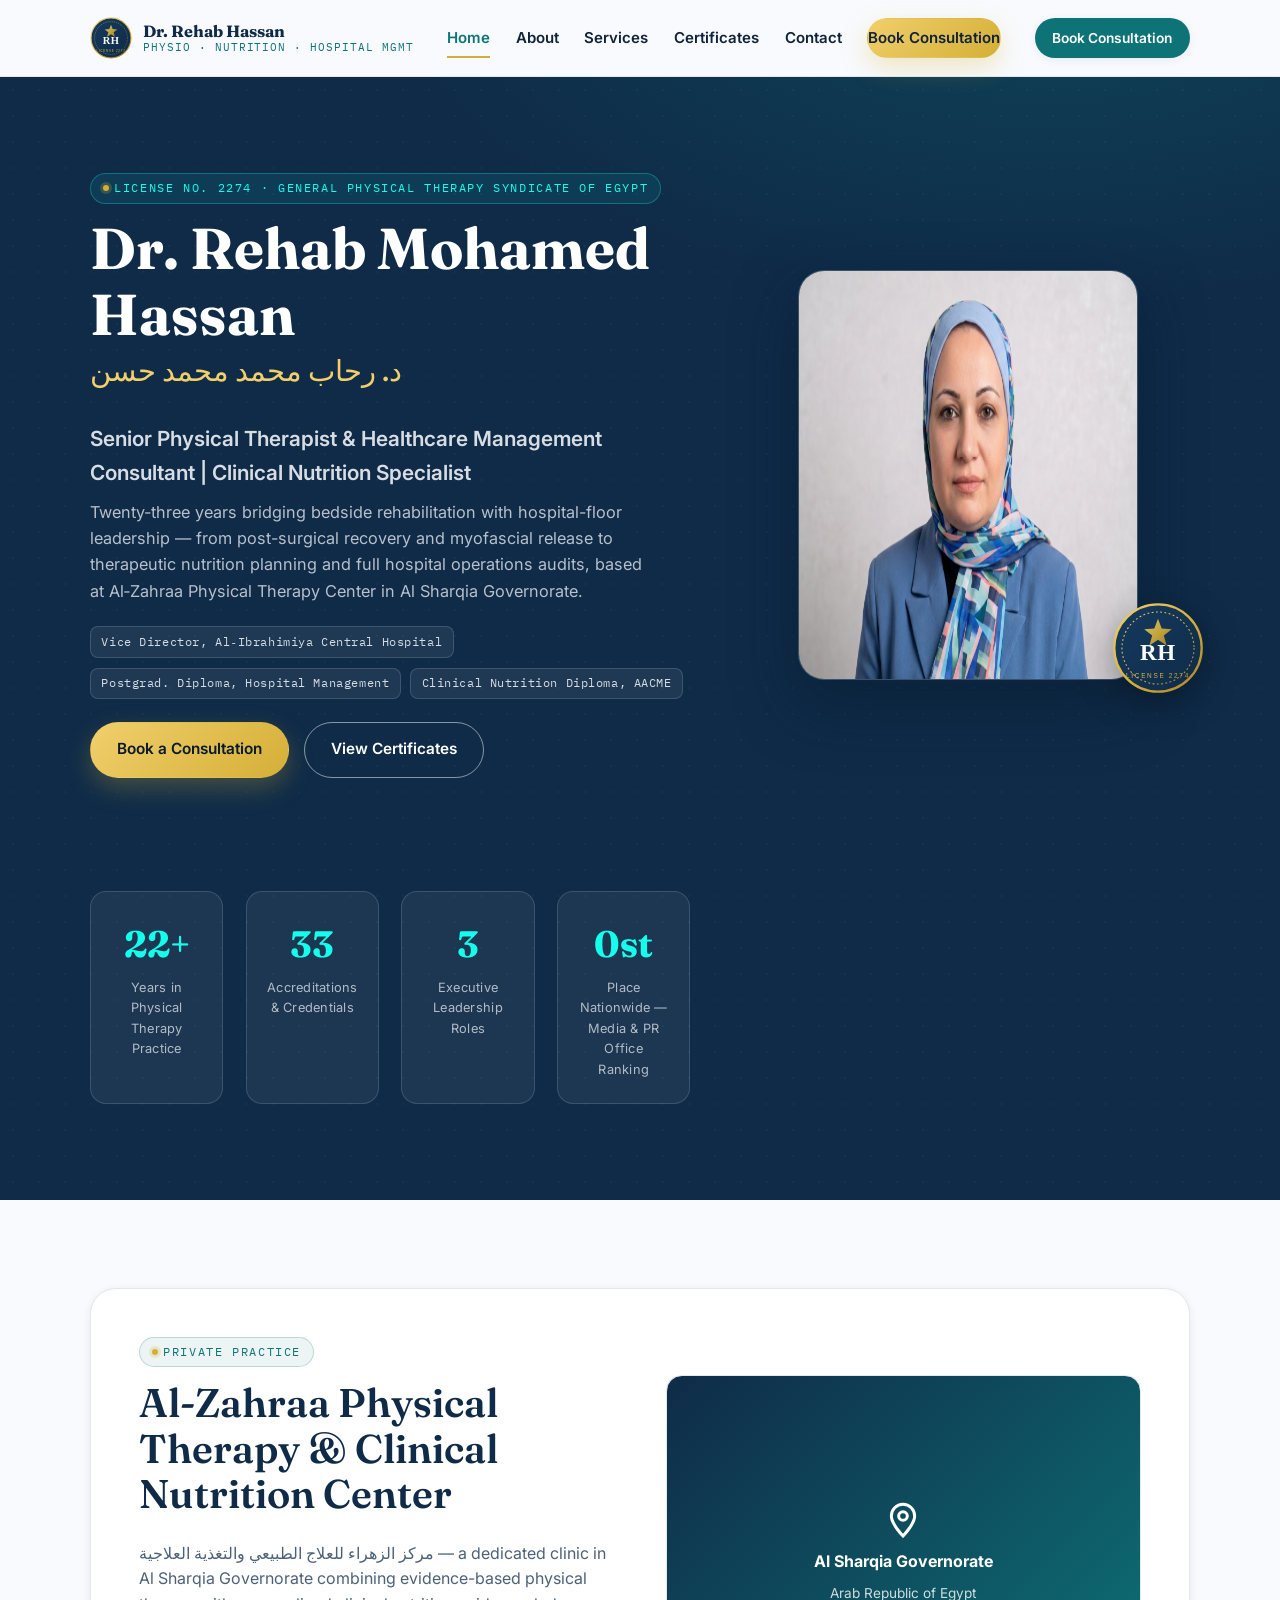
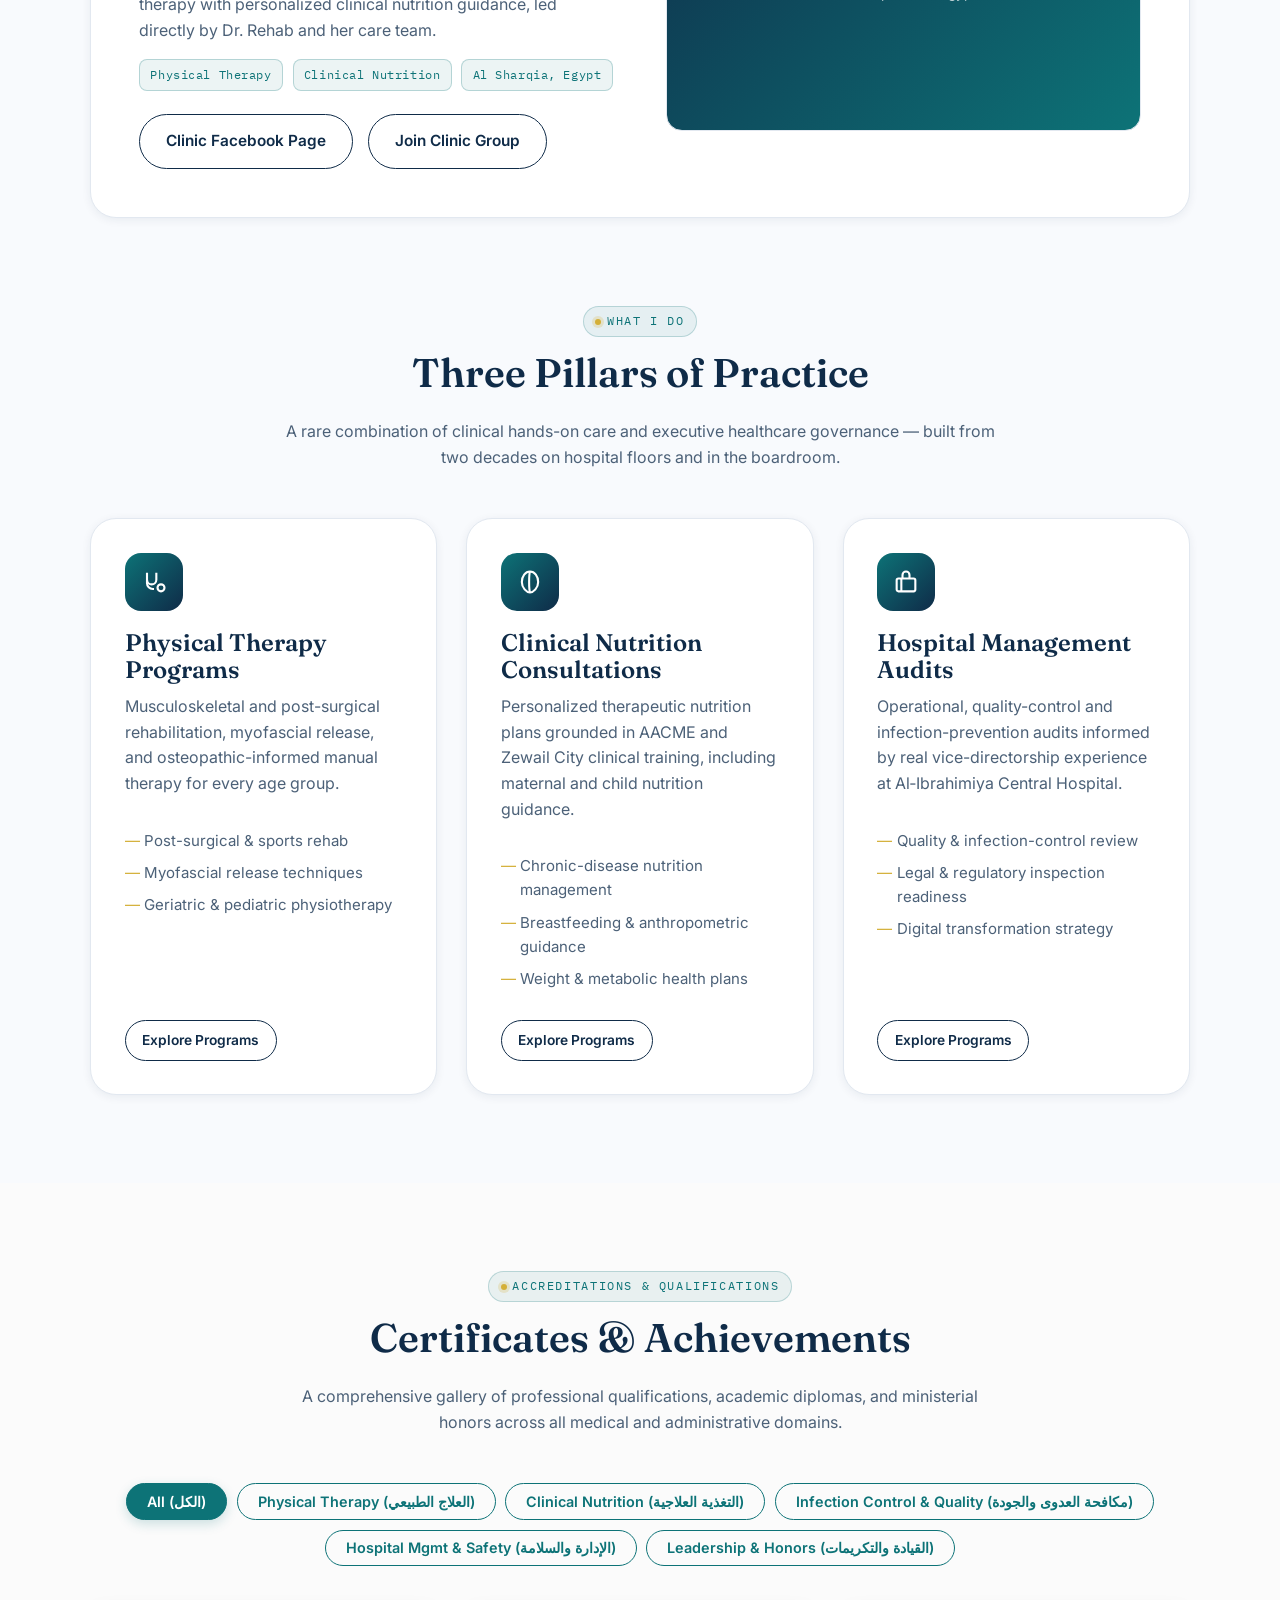
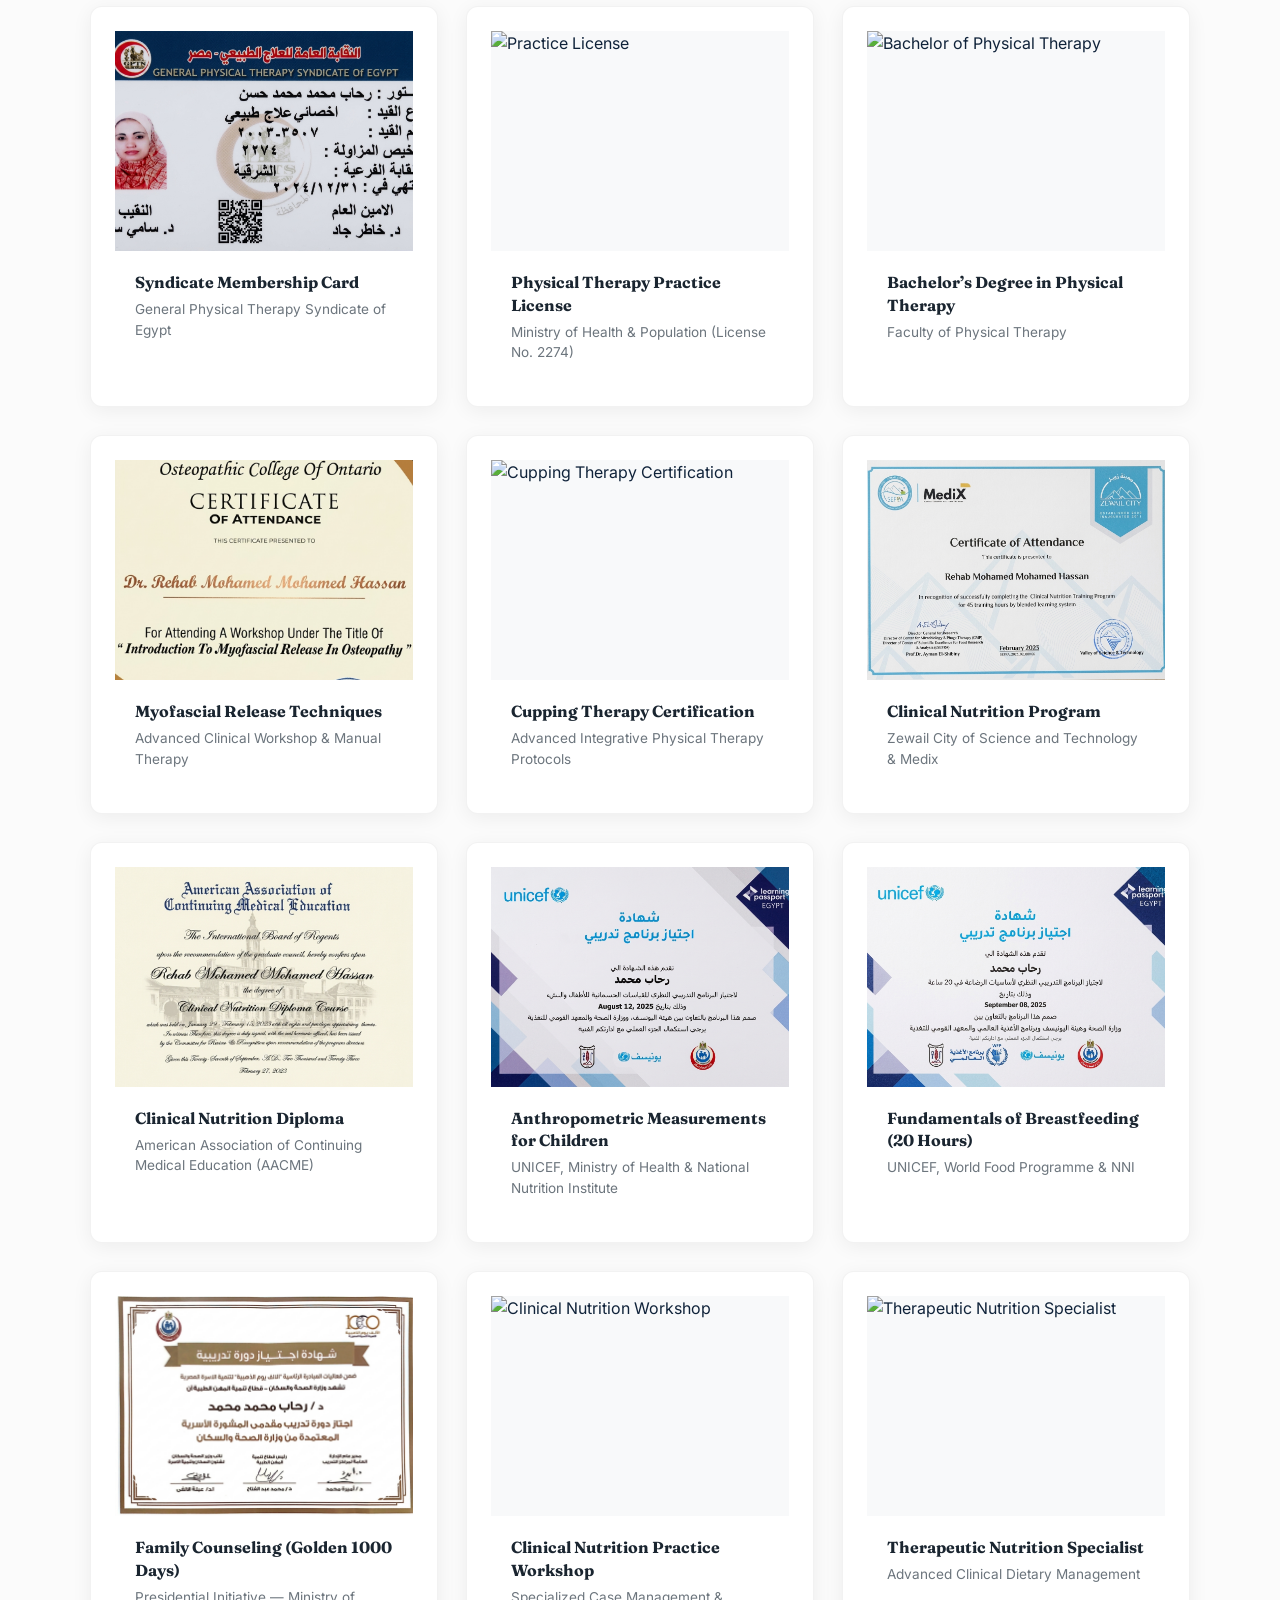
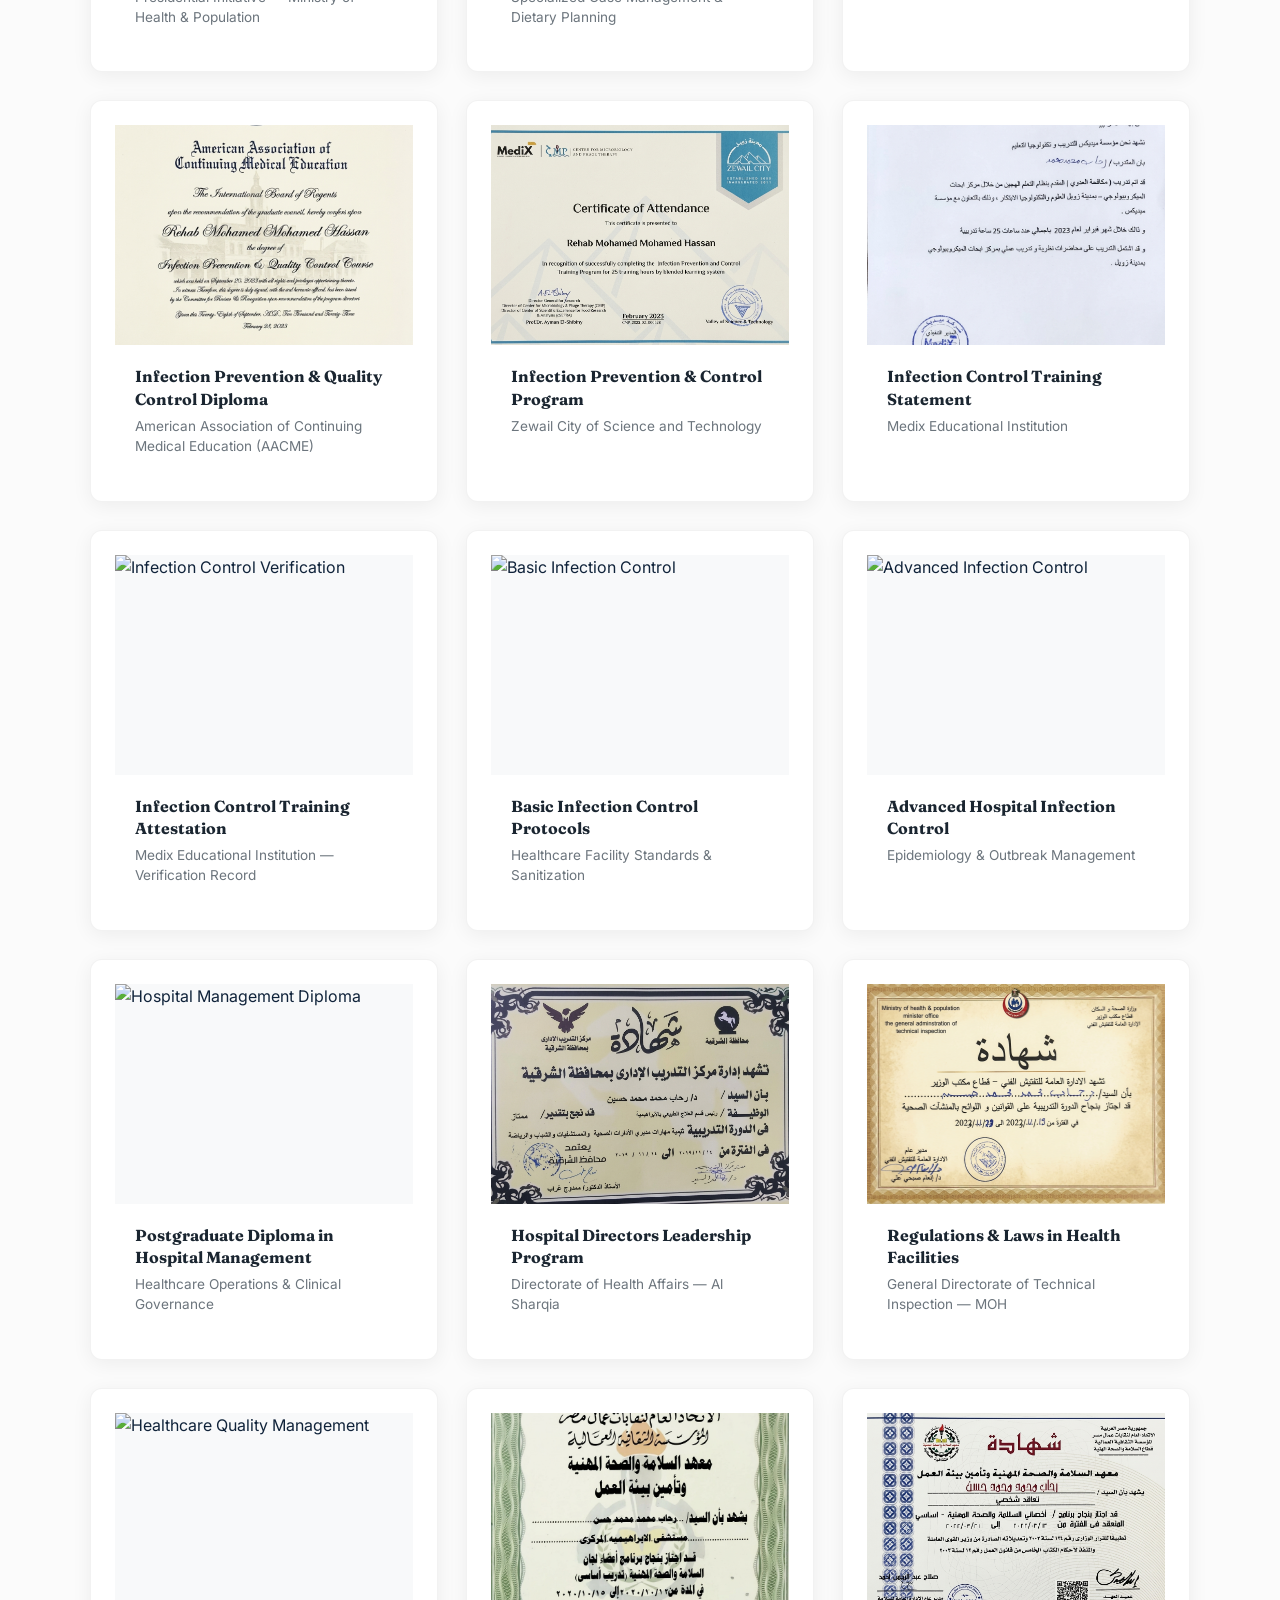
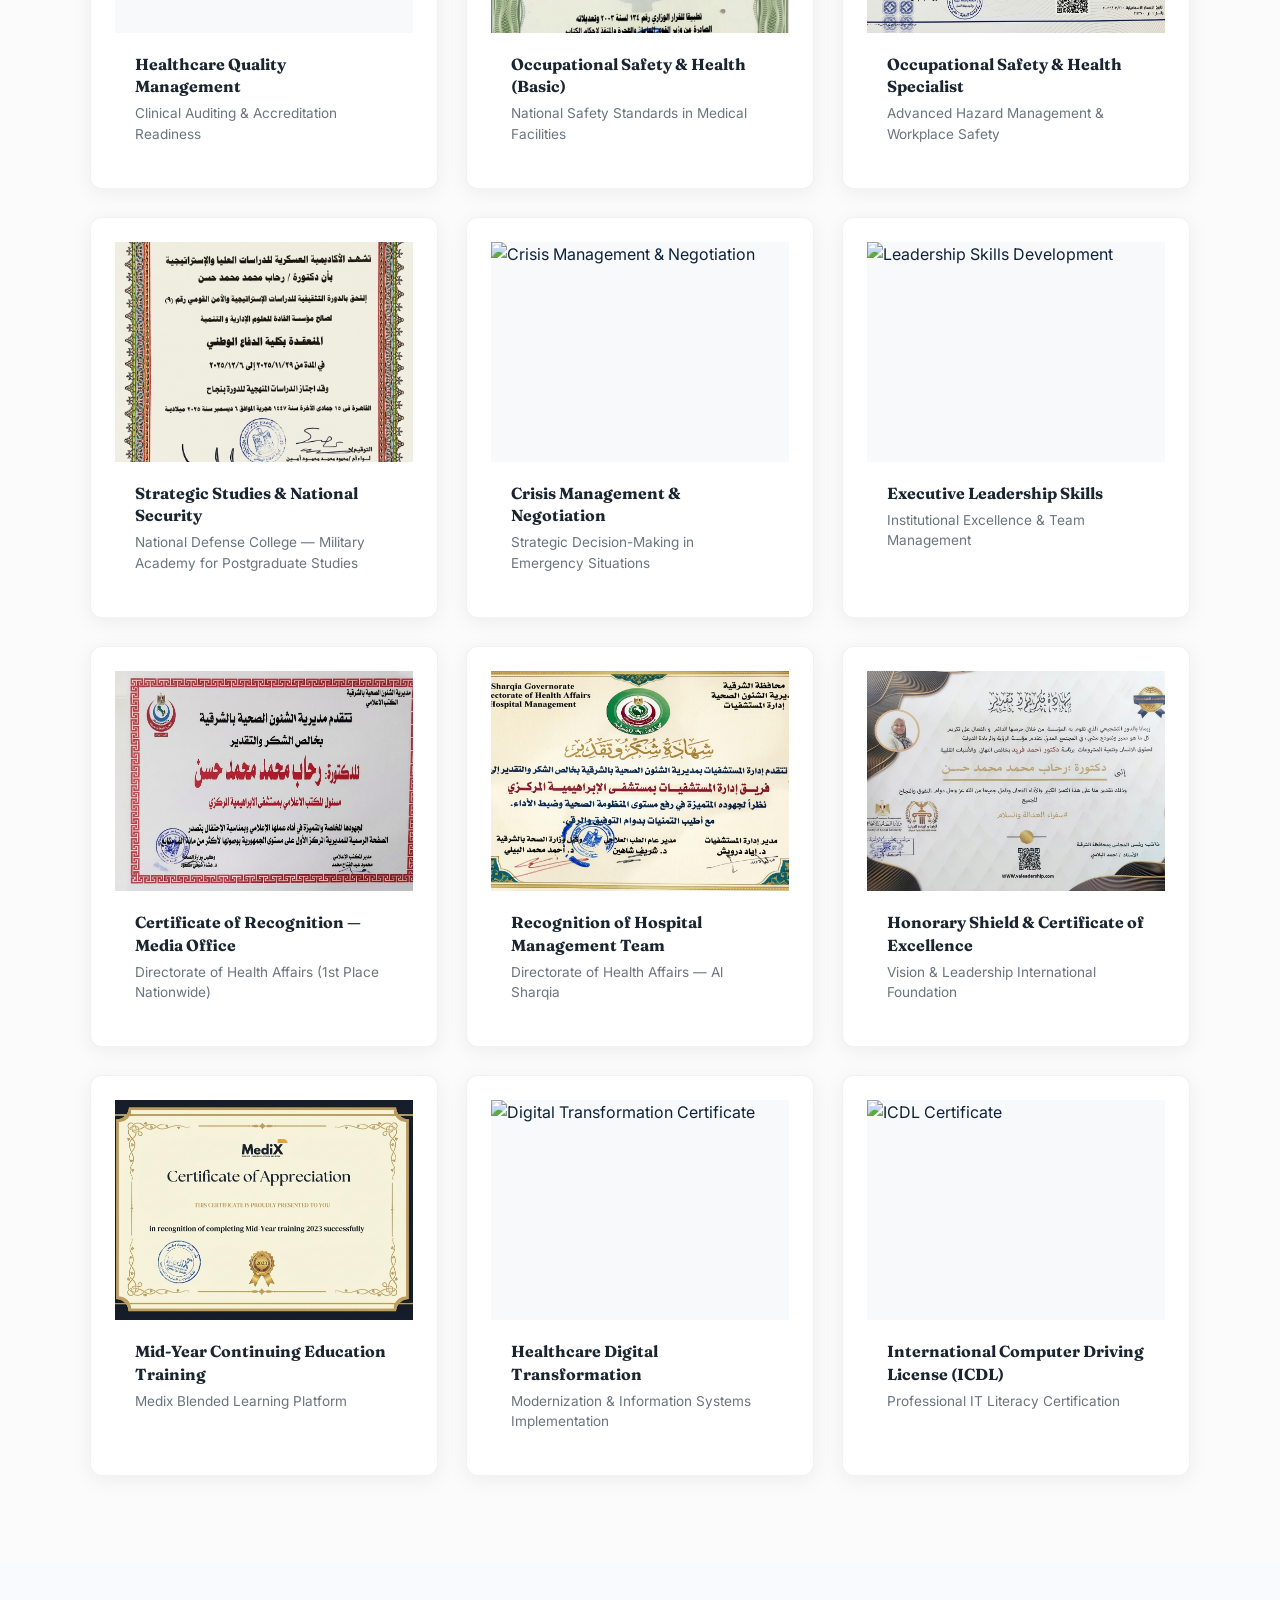
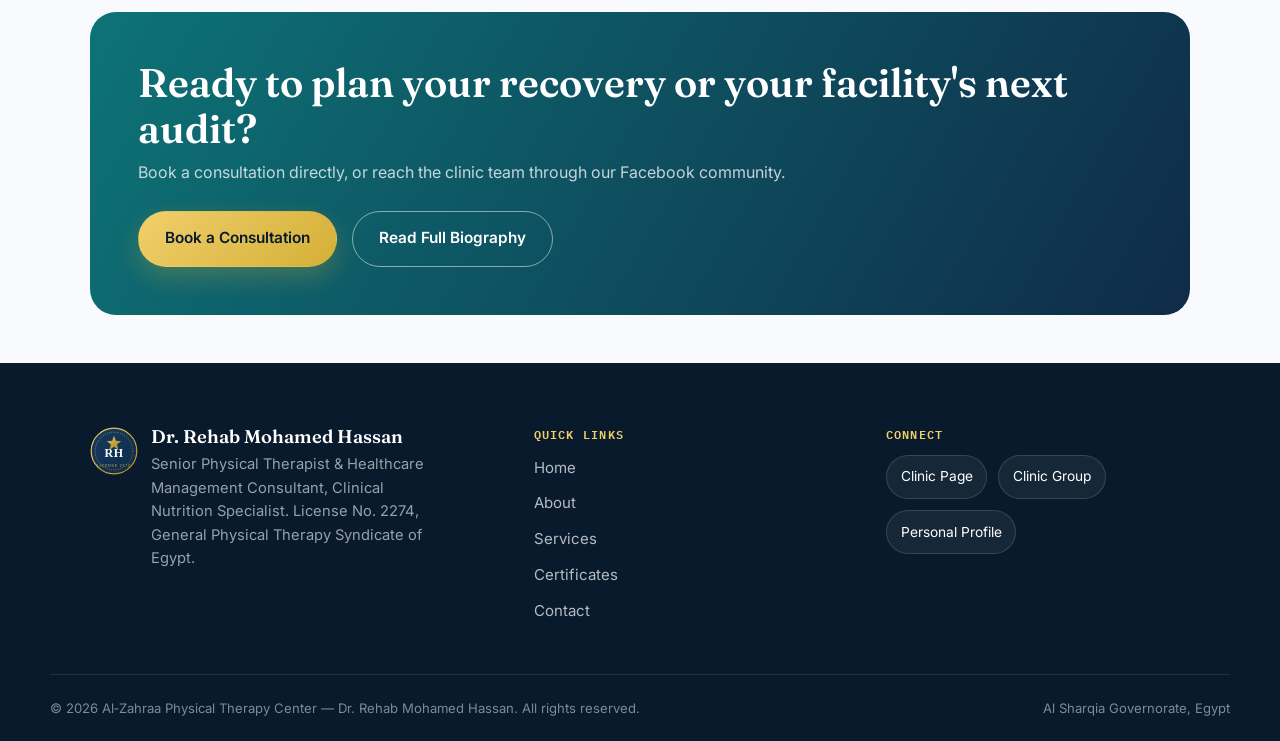
==== commit 360d7854: "Update index.html" ====
--- a/index.html
+++ b/index.html
@@ -10,6 +10,86 @@
 <link rel="preconnect" href="https://fonts.gstatic.com" crossorigin>
 <link href="https://fonts.googleapis.com/css2?family=Fraunces:wght@500;600;700&amp;family=Inter:wght@400;500;600;700&amp;family=IBM+Plex+Mono:wght@500;700&amp;display=swap" rel="stylesheet">
 <link rel="stylesheet" href="assets/css/style.css">
+<style>
+  /* Styles for the interactive filterable certificates section */
+  .cert-filters {
+    display: flex;
+    flex-wrap: wrap;
+    justify-content: center;
+    gap: 0.6rem;
+    margin-bottom: 2.5rem;
+  }
+  .cert-btn {
+    padding: 0.55rem 1.25rem;
+    border-radius: 50px;
+    border: 1px solid #0d7377;
+    background: transparent;
+    color: #0d7377;
+    font-weight: 600;
+    font-size: 0.9rem;
+    cursor: pointer;
+    transition: all 0.25s ease;
+  }
+  .cert-btn:hover, .cert-btn.active {
+    background: #0d7377;
+    color: #ffffff;
+    box-shadow: 0 4px 12px rgba(13, 115, 119, 0.2);
+  }
+  .cert-grid {
+    display: grid;
+    grid-template-columns: repeat(auto-fill, minmax(280px, 1fr));
+    gap: 1.75rem;
+  }
+  .cert-card {
+    background: #ffffff;
+    border-radius: 12px;
+    overflow: hidden;
+    box-shadow: 0 4px 20px rgba(0,0,0,0.06);
+    border: 1px solid rgba(0,0,0,0.05);
+    display: flex;
+    flex-direction: column;
+    transition: transform 0.25s ease, box-shadow 0.25s ease;
+  }
+  .cert-card:hover {
+    transform: translateY(-5px);
+    box-shadow: 0 8px 24px rgba(0,0,0,0.12);
+  }
+  .cert-img-wrapper {
+    position: relative;
+    width: 100%;
+    height: 220px;
+    background: #f8f9fa;
+    overflow: hidden;
+  }
+  .cert-img-wrapper img {
+    width: 100%;
+    height: 100%;
+    object-fit: cover;
+    transition: transform 0.3s ease;
+  }
+  .cert-card:hover .cert-img-wrapper img {
+    transform: scale(1.04);
+  }
+  .cert-content {
+    padding: 1.25rem;
+    display: flex;
+    flex-direction: column;
+    flex-grow: 1;
+  }
+  .cert-content h4 {
+    font-size: 1rem;
+    font-weight: 700;
+    margin-bottom: 0.35rem;
+    color: #1a2530;
+    line-height: 1.4;
+  }
+  .cert-content p {
+    font-size: 0.85rem;
+    color: #6c757d;
+    margin: 0;
+    line-height: 1.5;
+  }
+</style>
 </head>
 <body>
 <a href="#main" class="skip-link">Skip to content</a>
@@ -24,7 +104,7 @@
       <a href="index.html" data-nav>Home</a>
       <a href="about.html" data-nav>About</a>
       <a href="services.html" data-nav>Services</a>
-      <a href="certificates.html" data-nav>Certificates</a>
+      <a href="#certificates" data-nav>Certificates</a>
       <a href="contact.html" data-nav>Contact</a>
       <a href="contact.html" class="btn btn-gold btn-sm">Book Consultation</a>
     </nav>
@@ -55,12 +135,12 @@
         </div>
         <div class="btn-row">
           <a href="contact.html" class="btn btn-gold">Book a Consultation</a>
-          <a href="certificates.html" class="btn btn-outline">View Certificates</a>
+          <a href="#certificates" class="btn btn-outline">View Certificates</a>
         </div>
       </div>
       <div class="hero-visual">
         <div class="hero-photo-card">
-          <img src="assets/images/avatar-placeholder.svg" alt="Portrait placeholder for Dr. Rehab Mohamed Hassan — replace with an official clinic photograph" width="340" height="408">
+          <img src="assets/images/doctor-profile.jpg" alt="Dr. Rehab Mohamed Hassan" width="340" height="408">
         </div>
         <img src="assets/images/logo-seal.svg" alt="" class="hero-seal" aria-hidden="true">
       </div>
@@ -71,8 +151,8 @@
           <div class="stat-label">Years in Physical Therapy Practice</div>
         </div>
         <div class="stat-card">
-          <span class="stat-num" data-counter="18" data-suffix="+">0</span>
-          <div class="stat-label">Certifications &amp; Diplomas</div>
+          <span class="stat-num" data-counter="34" data-suffix="">0</span>
+          <div class="stat-label">Accreditations &amp; Credentials</div>
         </div>
         <div class="stat-card">
           <span class="stat-num" data-counter="4" data-suffix="">0</span>
@@ -171,6 +251,367 @@
     </div>
   </section>
 
+  <!-- ============================= CERTIFICATES & CREDENTIALS ============================= -->
+  <section class="section" id="certificates" style="background: #fbfbfb;">
+    <div class="container">
+      <div class="section-head center">
+        <span class="eyebrow">Accreditations &amp; Qualifications</span>
+        <h2>Certificates &amp; Achievements</h2>
+        <p>A comprehensive gallery of professional qualifications, academic diplomas, and ministerial honors across all medical and administrative domains.</p>
+      </div>
+
+      <!-- Filter Controls -->
+      <div class="cert-filters">
+        <button class="cert-btn active" data-filter="all">All (الكل)</button>
+        <button class="cert-btn" data-filter="physio">Physical Therapy (العلاج الطبيعي)</button>
+        <button class="cert-btn" data-filter="nutrition">Clinical Nutrition (التغذية العلاجية)</button>
+        <button class="cert-btn" data-filter="infection">Infection Control &amp; Quality (مكافحة العدوى والجودة)</button>
+        <button class="cert-btn" data-filter="management">Hospital Mgmt &amp; Safety (الإدارة والسلامة)</button>
+        <button class="cert-btn" data-filter="leadership">Leadership &amp; Honors (القيادة والتكريمات)</button>
+      </div>
+
+      <!-- Certificate Grid -->
+      <div class="cert-grid">
+
+        <!-- Physical Therapy & Credentials -->
+        <article class="cert-card" data-category="physio">
+          <div class="cert-img-wrapper">
+            <img src="assets/images/physical-therapy-syndicate-card.jpg" alt="Syndicate Membership Card" loading="lazy">
+          </div>
+          <div class="cert-content">
+            <h4>Syndicate Membership Card</h4>
+            <p>General Physical Therapy Syndicate of Egypt</p>
+          </div>
+        </article>
+
+        <article class="cert-card" data-category="physio">
+          <div class="cert-img-wrapper">
+            <img src="assets/images/physical-therapy-license.jpg" alt="Practice License" loading="lazy">
+          </div>
+          <div class="cert-content">
+            <h4>Physical Therapy Practice License</h4>
+            <p>Ministry of Health &amp; Population (License No. 2274)</p>
+          </div>
+        </article>
+
+        <article class="cert-card" data-category="physio">
+          <div class="cert-img-wrapper">
+            <img src="assets/images/physical-therapy-bachelor.jpg" alt="Bachelor of Physical Therapy" loading="lazy">
+          </div>
+          <div class="cert-content">
+            <h4>Bachelor’s Degree in Physical Therapy</h4>
+            <p>Faculty of Physical Therapy</p>
+          </div>
+        </article>
+
+        <article class="cert-card" data-category="physio">
+          <div class="cert-img-wrapper">
+            <img src="assets/images/myofascial-release.jpg" alt="Myofascial Release Certificate" loading="lazy">
+          </div>
+          <div class="cert-content">
+            <h4>Myofascial Release Techniques</h4>
+            <p>Advanced Clinical Workshop &amp; Manual Therapy</p>
+          </div>
+        </article>
+
+        <article class="cert-card" data-category="physio">
+          <div class="cert-img-wrapper">
+            <img src="assets/images/cupping-therapy.jpg" alt="Cupping Therapy Certification" loading="lazy">
+          </div>
+          <div class="cert-content">
+            <h4>Cupping Therapy Certification</h4>
+            <p>Advanced Integrative Physical Therapy Protocols</p>
+          </div>
+        </article>
+
+        <!-- Clinical Nutrition -->
+        <article class="cert-card" data-category="nutrition">
+          <div class="cert-img-wrapper">
+            <img src="assets/images/zewail-nutrition.jpg" alt="Clinical Nutrition Program" loading="lazy">
+          </div>
+          <div class="cert-content">
+            <h4>Clinical Nutrition Program</h4>
+            <p>Zewail City of Science and Technology &amp; Medix</p>
+          </div>
+        </article>
+
+        <article class="cert-card" data-category="nutrition">
+          <div class="cert-img-wrapper">
+            <img src="assets/images/nutrition-diploma.jpg" alt="Clinical Nutrition Diploma" loading="lazy">
+          </div>
+          <div class="cert-content">
+            <h4>Clinical Nutrition Diploma</h4>
+            <p>American Association of Continuing Medical Education (AACME)</p>
+          </div>
+        </article>
+
+        <article class="cert-card" data-category="nutrition">
+          <div class="cert-img-wrapper">
+            <img src="assets/images/unicef-anthropometric-measurements.jpg" alt="Anthropometric Measurements Training" loading="lazy">
+          </div>
+          <div class="cert-content">
+            <h4>Anthropometric Measurements for Children</h4>
+            <p>UNICEF, Ministry of Health &amp; National Nutrition Institute</p>
+          </div>
+        </article>
+
+        <article class="cert-card" data-category="nutrition">
+          <div class="cert-img-wrapper">
+            <img src="assets/images/unicef-breastfeeding-fundamentals.jpg" alt="Fundamentals of Breastfeeding" loading="lazy">
+          </div>
+          <div class="cert-content">
+            <h4>Fundamentals of Breastfeeding (20 Hours)</h4>
+            <p>UNICEF, World Food Programme &amp; NNI</p>
+          </div>
+        </article>
+
+        <article class="cert-card" data-category="nutrition">
+          <div class="cert-img-wrapper">
+            <img src="assets/images/family-counseling-golden-1000-days.jpg" alt="Golden 1000 Days Family Counseling" loading="lazy">
+          </div>
+          <div class="cert-content">
+            <h4>Family Counseling (Golden 1000 Days)</h4>
+            <p>Presidential Initiative — Ministry of Health &amp; Population</p>
+          </div>
+        </article>
+
+        <article class="cert-card" data-category="nutrition">
+          <div class="cert-img-wrapper">
+            <img src="assets/images/clinical-nutrition-workshop.jpg" alt="Clinical Nutrition Workshop" loading="lazy">
+          </div>
+          <div class="cert-content">
+            <h4>Clinical Nutrition Practice Workshop</h4>
+            <p>Specialized Case Management &amp; Dietary Planning</p>
+          </div>
+        </article>
+
+        <article class="cert-card" data-category="nutrition">
+          <div class="cert-img-wrapper">
+            <img src="assets/images/therapeutic-nutrition-specialist.jpg" alt="Therapeutic Nutrition Specialist" loading="lazy">
+          </div>
+          <div class="cert-content">
+            <h4>Therapeutic Nutrition Specialist</h4>
+            <p>Advanced Clinical Dietary Management</p>
+          </div>
+        </article>
+
+        <!-- Infection Control & Quality -->
+        <article class="cert-card" data-category="infection">
+          <div class="cert-img-wrapper">
+            <img src="assets/images/infection-prevention-quality-control-diploma.jpg" alt="Infection Prevention & Quality Control" loading="lazy">
+          </div>
+          <div class="cert-content">
+            <h4>Infection Prevention &amp; Quality Control Diploma</h4>
+            <p>American Association of Continuing Medical Education (AACME)</p>
+          </div>
+        </article>
+
+        <article class="cert-card" data-category="infection">
+          <div class="cert-img-wrapper">
+            <img src="assets/images/zewail-infection-control.jpg" alt="Infection Prevention & Control" loading="lazy">
+          </div>
+          <div class="cert-content">
+            <h4>Infection Prevention &amp; Control Program</h4>
+            <p>Zewail City of Science and Technology</p>
+          </div>
+        </article>
+
+        <article class="cert-card" data-category="infection">
+          <div class="cert-img-wrapper">
+            <img src="assets/images/medix-infection-control-statement.jpg" alt="Infection Control Training Statement" loading="lazy">
+          </div>
+          <div class="cert-content">
+            <h4>Infection Control Training Statement</h4>
+            <p>Medix Educational Institution</p>
+          </div>
+        </article>
+
+        <article class="cert-card" data-category="infection">
+          <div class="cert-img-wrapper">
+            <img src="assets/images/medix-infection-control-statement-copy.jpg" alt="Infection Control Verification" loading="lazy">
+          </div>
+          <div class="cert-content">
+            <h4>Infection Control Training Attestation</h4>
+            <p>Medix Educational Institution — Verification Record</p>
+          </div>
+        </article>
+
+        <article class="cert-card" data-category="infection">
+          <div class="cert-img-wrapper">
+            <img src="assets/images/infection-control-basic.jpg" alt="Basic Infection Control" loading="lazy">
+          </div>
+          <div class="cert-content">
+            <h4>Basic Infection Control Protocols</h4>
+            <p>Healthcare Facility Standards &amp; Sanitization</p>
+          </div>
+        </article>
+
+        <article class="cert-card" data-category="infection">
+          <div class="cert-img-wrapper">
+            <img src="assets/images/infection-control-advanced.jpg" alt="Advanced Infection Control" loading="lazy">
+          </div>
+          <div class="cert-content">
+            <h4>Advanced Hospital Infection Control</h4>
+            <p>Epidemiology &amp; Outbreak Management</p>
+          </div>
+        </article>
+
+        <!-- Hospital Management & Safety -->
+        <article class="cert-card" data-category="management">
+          <div class="cert-img-wrapper">
+            <img src="assets/images/hospital-management-diploma.jpg" alt="Hospital Management Diploma" loading="lazy">
+          </div>
+          <div class="cert-content">
+            <h4>Postgraduate Diploma in Hospital Management</h4>
+            <p>Healthcare Operations &amp; Clinical Governance</p>
+          </div>
+        </article>
+
+        <article class="cert-card" data-category="management">
+          <div class="cert-img-wrapper">
+            <img src="assets/images/hospital-directors-training.jpg" alt="Hospital Directors Training" loading="lazy">
+          </div>
+          <div class="cert-content">
+            <h4>Hospital Directors Leadership Program</h4>
+            <p>Directorate of Health Affairs — Al Sharqia</p>
+          </div>
+        </article>
+
+        <article class="cert-card" data-category="management">
+          <div class="cert-img-wrapper">
+            <img src="assets/images/health-facilities-regulations.jpg" alt="Health Facilities Regulations" loading="lazy">
+          </div>
+          <div class="cert-content">
+            <h4>Regulations &amp; Laws in Health Facilities</h4>
+            <p>General Directorate of Technical Inspection — MOH</p>
+          </div>
+        </article>
+
+        <article class="cert-card" data-category="management">
+          <div class="cert-img-wrapper">
+            <img src="assets/images/healthcare-quality-management.jpg" alt="Healthcare Quality Management" loading="lazy">
+          </div>
+          <div class="cert-content">
+            <h4>Healthcare Quality Management</h4>
+            <p>Clinical Auditing &amp; Accreditation Readiness</p>
+          </div>
+        </article>
+
+        <article class="cert-card" data-category="management">
+          <div class="cert-img-wrapper">
+            <img src="assets/images/occupational-safety-basic.jpg" alt="Occupational Safety - Basic" loading="lazy">
+          </div>
+          <div class="cert-content">
+            <h4>Occupational Safety &amp; Health (Basic)</h4>
+            <p>National Safety Standards in Medical Facilities</p>
+          </div>
+        </article>
+
+        <article class="cert-card" data-category="management">
+          <div class="cert-img-wrapper">
+            <img src="assets/images/occupational-safety-specialist.jpg" alt="Occupational Safety Specialist" loading="lazy">
+          </div>
+          <div class="cert-content">
+            <h4>Occupational Safety &amp; Health Specialist</h4>
+            <p>Advanced Hazard Management &amp; Workplace Safety</p>
+          </div>
+        </article>
+
+        <!-- Strategic Leadership, Tech & Honors -->
+        <article class="cert-card" data-category="leadership">
+          <div class="cert-img-wrapper">
+            <img src="assets/images/strategic-studies-national-security.jpg" alt="Strategic Studies & National Security" loading="lazy">
+          </div>
+          <div class="cert-content">
+            <h4>Strategic Studies &amp; National Security</h4>
+            <p>National Defense College — Military Academy for Postgraduate Studies</p>
+          </div>
+        </article>
+
+        <article class="cert-card" data-category="leadership">
+          <div class="cert-img-wrapper">
+            <img src="assets/images/crisis-management-negotiation.jpg" alt="Crisis Management & Negotiation" loading="lazy">
+          </div>
+          <div class="cert-content">
+            <h4>Crisis Management &amp; Negotiation</h4>
+            <p>Strategic Decision-Making in Emergency Situations</p>
+          </div>
+        </article>
+
+        <article class="cert-card" data-category="leadership">
+          <div class="cert-img-wrapper">
+            <img src="assets/images/leadership-skills-development.jpg" alt="Leadership Skills Development" loading="lazy">
+          </div>
+          <div class="cert-content">
+            <h4>Executive Leadership Skills</h4>
+            <p>Institutional Excellence &amp; Team Management</p>
+          </div>
+        </article>
+
+        <article class="cert-card" data-category="leadership">
+          <div class="cert-img-wrapper">
+            <img src="assets/images/media-office-appreciation.jpg" alt="Media & PR Office Appreciation" loading="lazy">
+          </div>
+          <div class="cert-content">
+            <h4>Certificate of Recognition — Media Office</h4>
+            <p>Directorate of Health Affairs (1st Place Nationwide)</p>
+          </div>
+        </article>
+
+        <article class="cert-card" data-category="leadership">
+          <div class="cert-img-wrapper">
+            <img src="assets/images/hospital-management-team-appreciation.jpg" alt="Hospital Management Appreciation" loading="lazy">
+          </div>
+          <div class="cert-content">
+            <h4>Recognition of Hospital Management Team</h4>
+            <p>Directorate of Health Affairs — Al Sharqia</p>
+          </div>
+        </article>
+
+        <article class="cert-card" data-category="leadership">
+          <div class="cert-img-wrapper">
+            <img src="assets/images/vision-and-leadership-honoring.jpg" alt="Vision and Leadership Honoring" loading="lazy">
+          </div>
+          <div class="cert-content">
+            <h4>Honorary Shield &amp; Certificate of Excellence</h4>
+            <p>Vision &amp; Leadership International Foundation</p>
+          </div>
+        </article>
+
+        <article class="cert-card" data-category="leadership">
+          <div class="cert-img-wrapper">
+            <img src="assets/images/medix-midyear-training.jpg" alt="Medix Mid-Year Training" loading="lazy">
+          </div>
+          <div class="cert-content">
+            <h4>Mid-Year Continuing Education Training</h4>
+            <p>Medix Blended Learning Platform</p>
+          </div>
+        </article>
+
+        <article class="cert-card" data-category="leadership">
+          <div class="cert-img-wrapper">
+            <img src="assets/images/digital-transformation-certificate.jpg" alt="Digital Transformation Certificate" loading="lazy">
+          </div>
+          <div class="cert-content">
+            <h4>Healthcare Digital Transformation</h4>
+            <p>Modernization &amp; Information Systems Implementation</p>
+          </div>
+        </article>
+
+        <article class="cert-card" data-category="leadership">
+          <div class="cert-img-wrapper">
+            <img src="assets/images/icdl-certificate.jpg" alt="ICDL Certificate" loading="lazy">
+          </div>
+          <div class="cert-content">
+            <h4>International Computer Driving License (ICDL)</h4>
+            <p>Professional IT Literacy Certification</p>
+          </div>
+        </article>
+
+      </div>
+    </div>
+  </section>
+
   <!-- ============================= CTA BANNER ============================= -->
   <section class="section-tight">
     <div class="container">
@@ -204,7 +645,7 @@
         <li><a href="index.html">Home</a></li>
         <li><a href="about.html">About</a></li>
         <li><a href="services.html">Services</a></li>
-        <li><a href="certificates.html">Certificates</a></li>
+        <li><a href="#certificates">Certificates</a></li>
         <li><a href="contact.html">Contact</a></li>
       </ul>
     </div>
@@ -224,5 +665,29 @@
 </footer>
 
 <script src="assets/js/script.js"></script>
+<script>
+  // Filter tabs logic for certificates gallery
+  document.addEventListener('DOMContentLoaded', () => {
+    const filterButtons = document.querySelectorAll('.cert-filters .cert-btn');
+    const certCards = document.querySelectorAll('.cert-grid .cert-card');
+
+    filterButtons.forEach(button => {
+      button.addEventListener('click', () => {
+        filterButtons.forEach(btn => btn.classList.remove('active'));
+        button.classList.add('active');
+
+        const selectedFilter = button.getAttribute('data-filter');
+
+        certCards.forEach(card => {
+          if (selectedFilter === 'all' || card.getAttribute('data-category') === selectedFilter) {
+            card.style.display = 'flex';
+          } else {
+            card.style.display = 'none';
+          }
+        });
+      });
+    });
+  });
+</script>
 </body>
 </html>
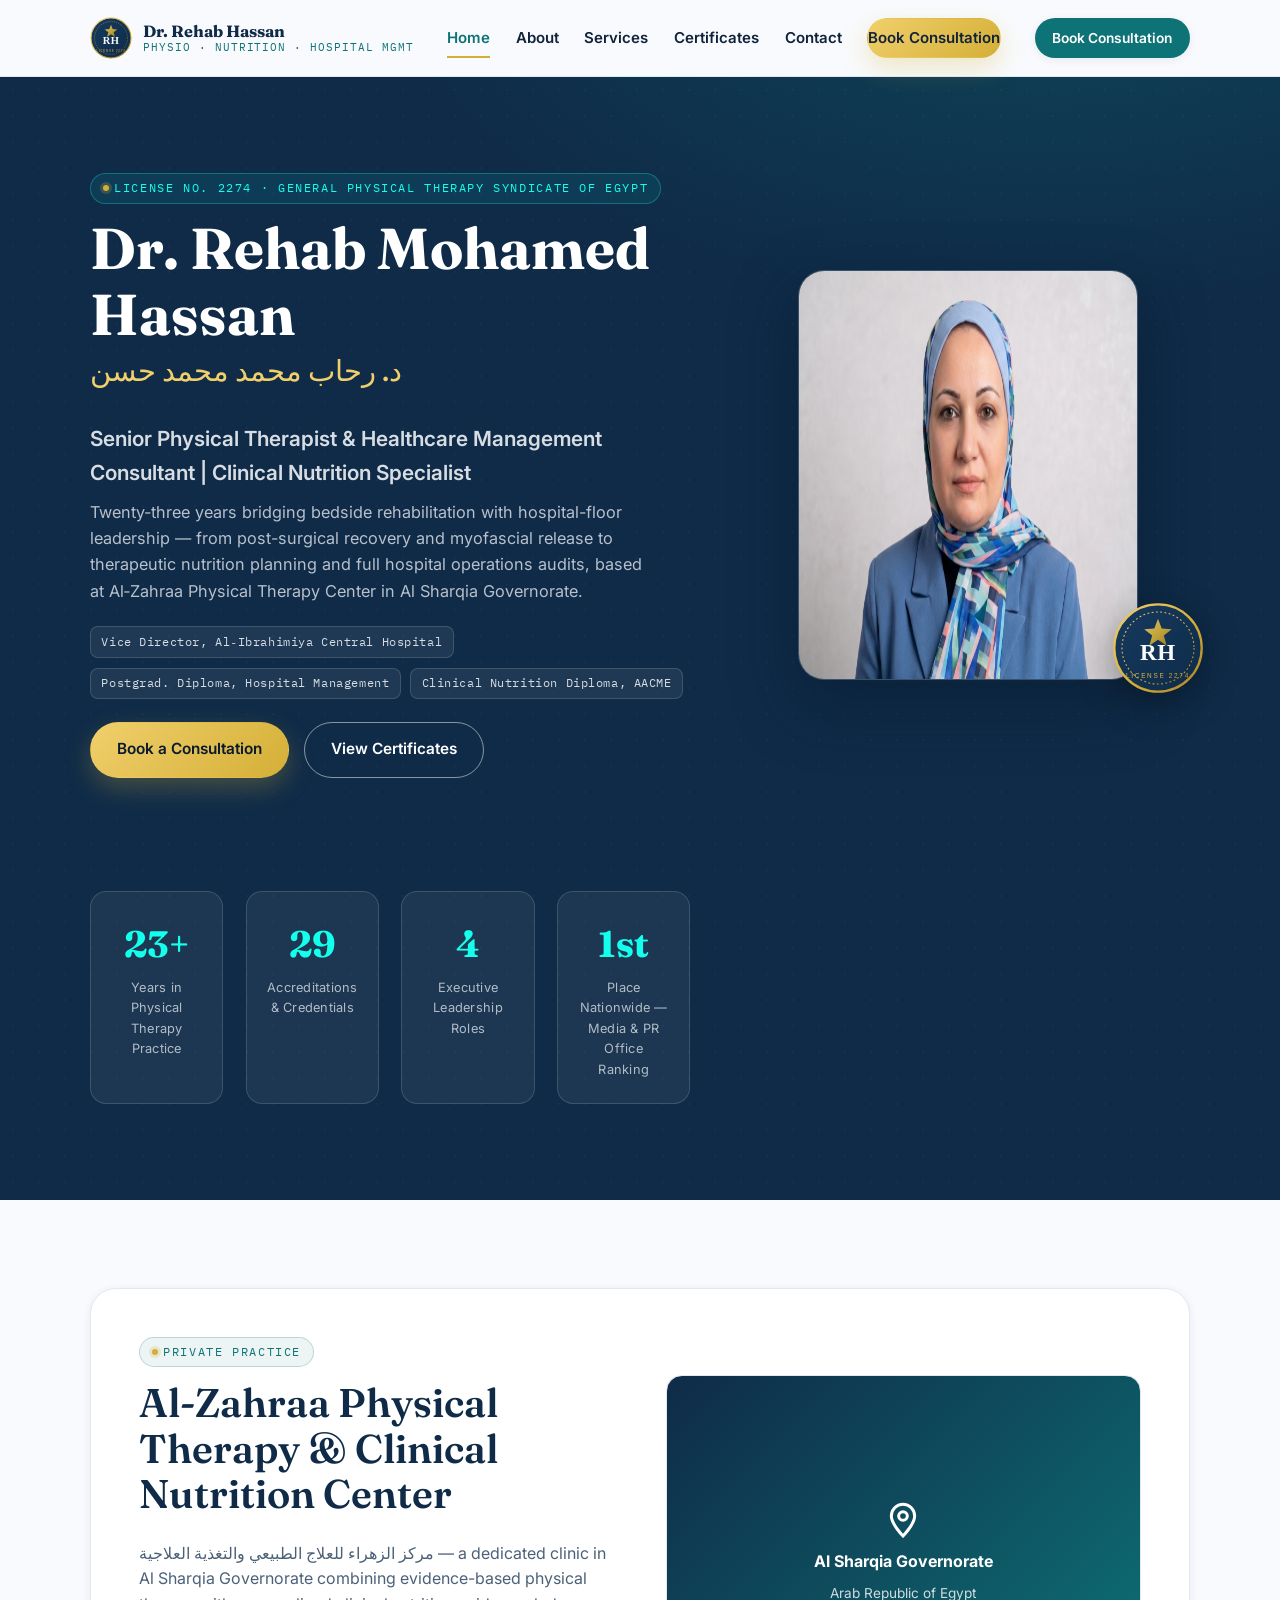
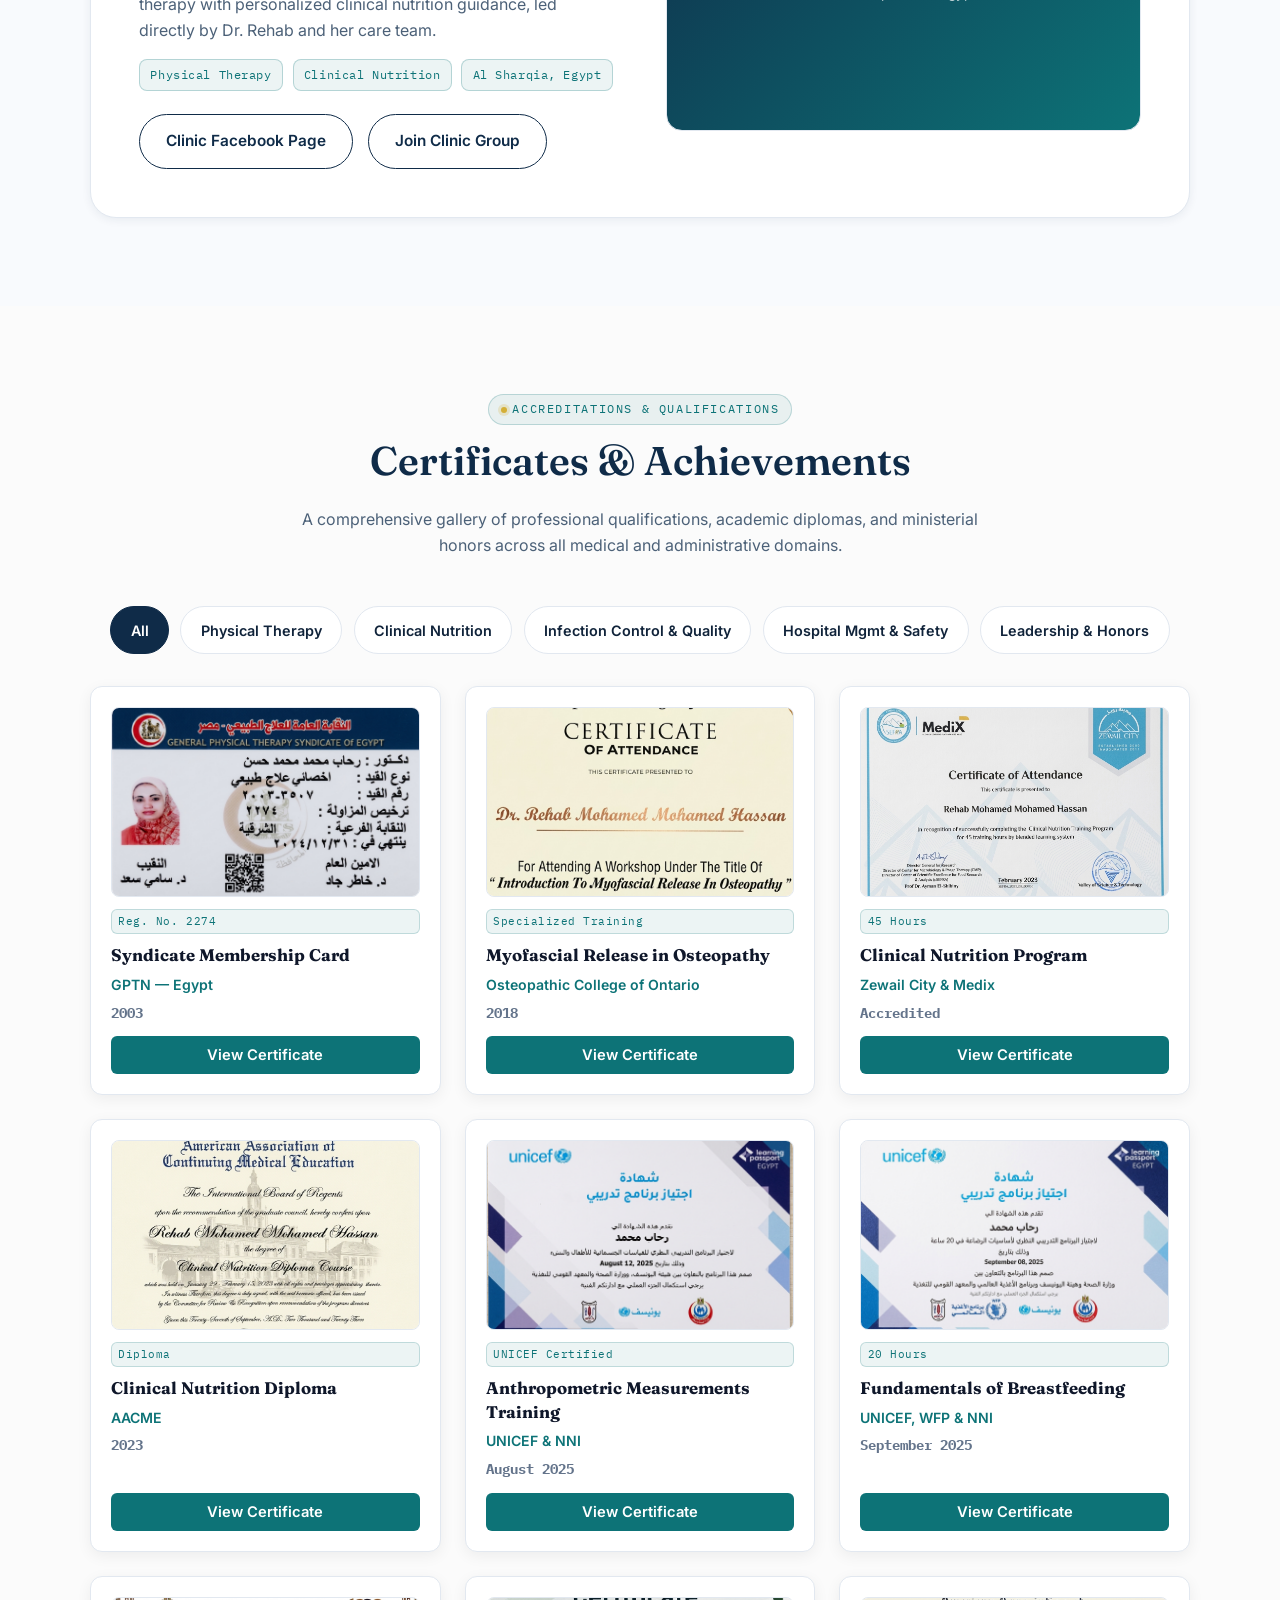
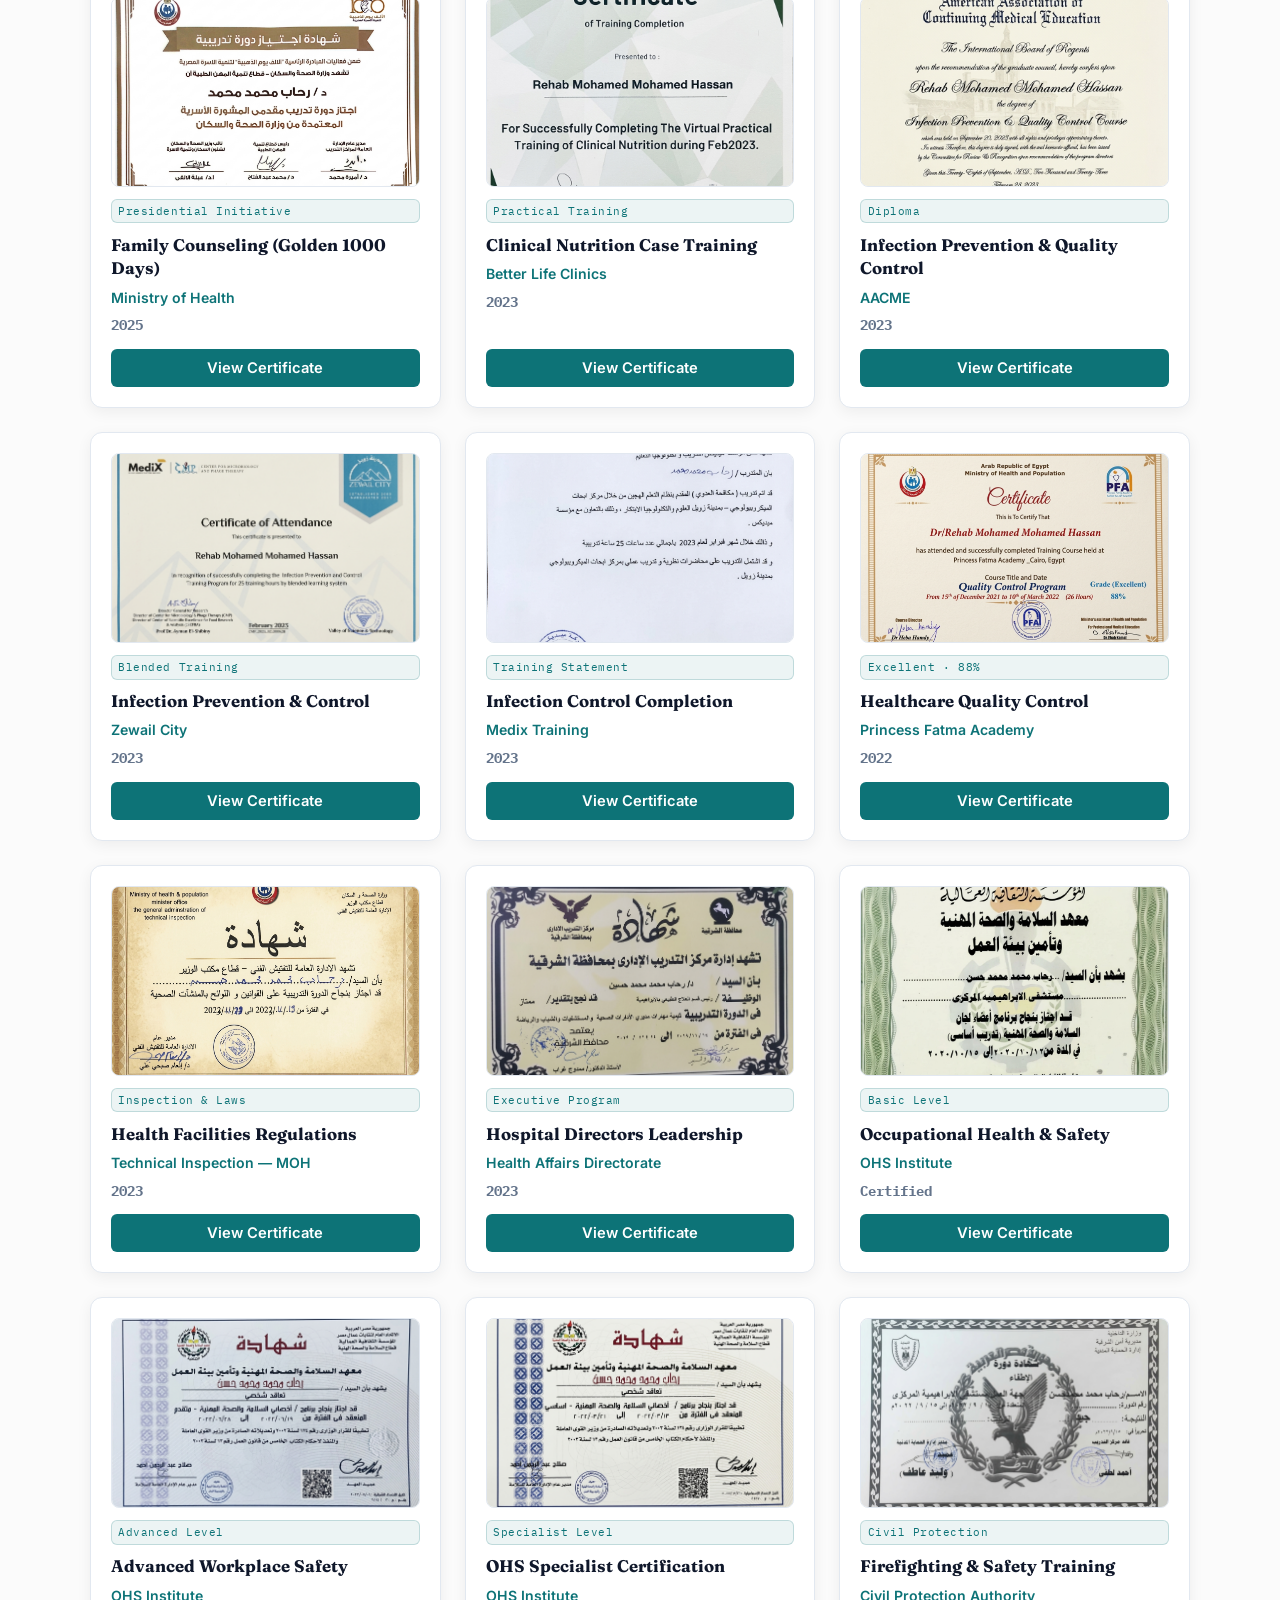
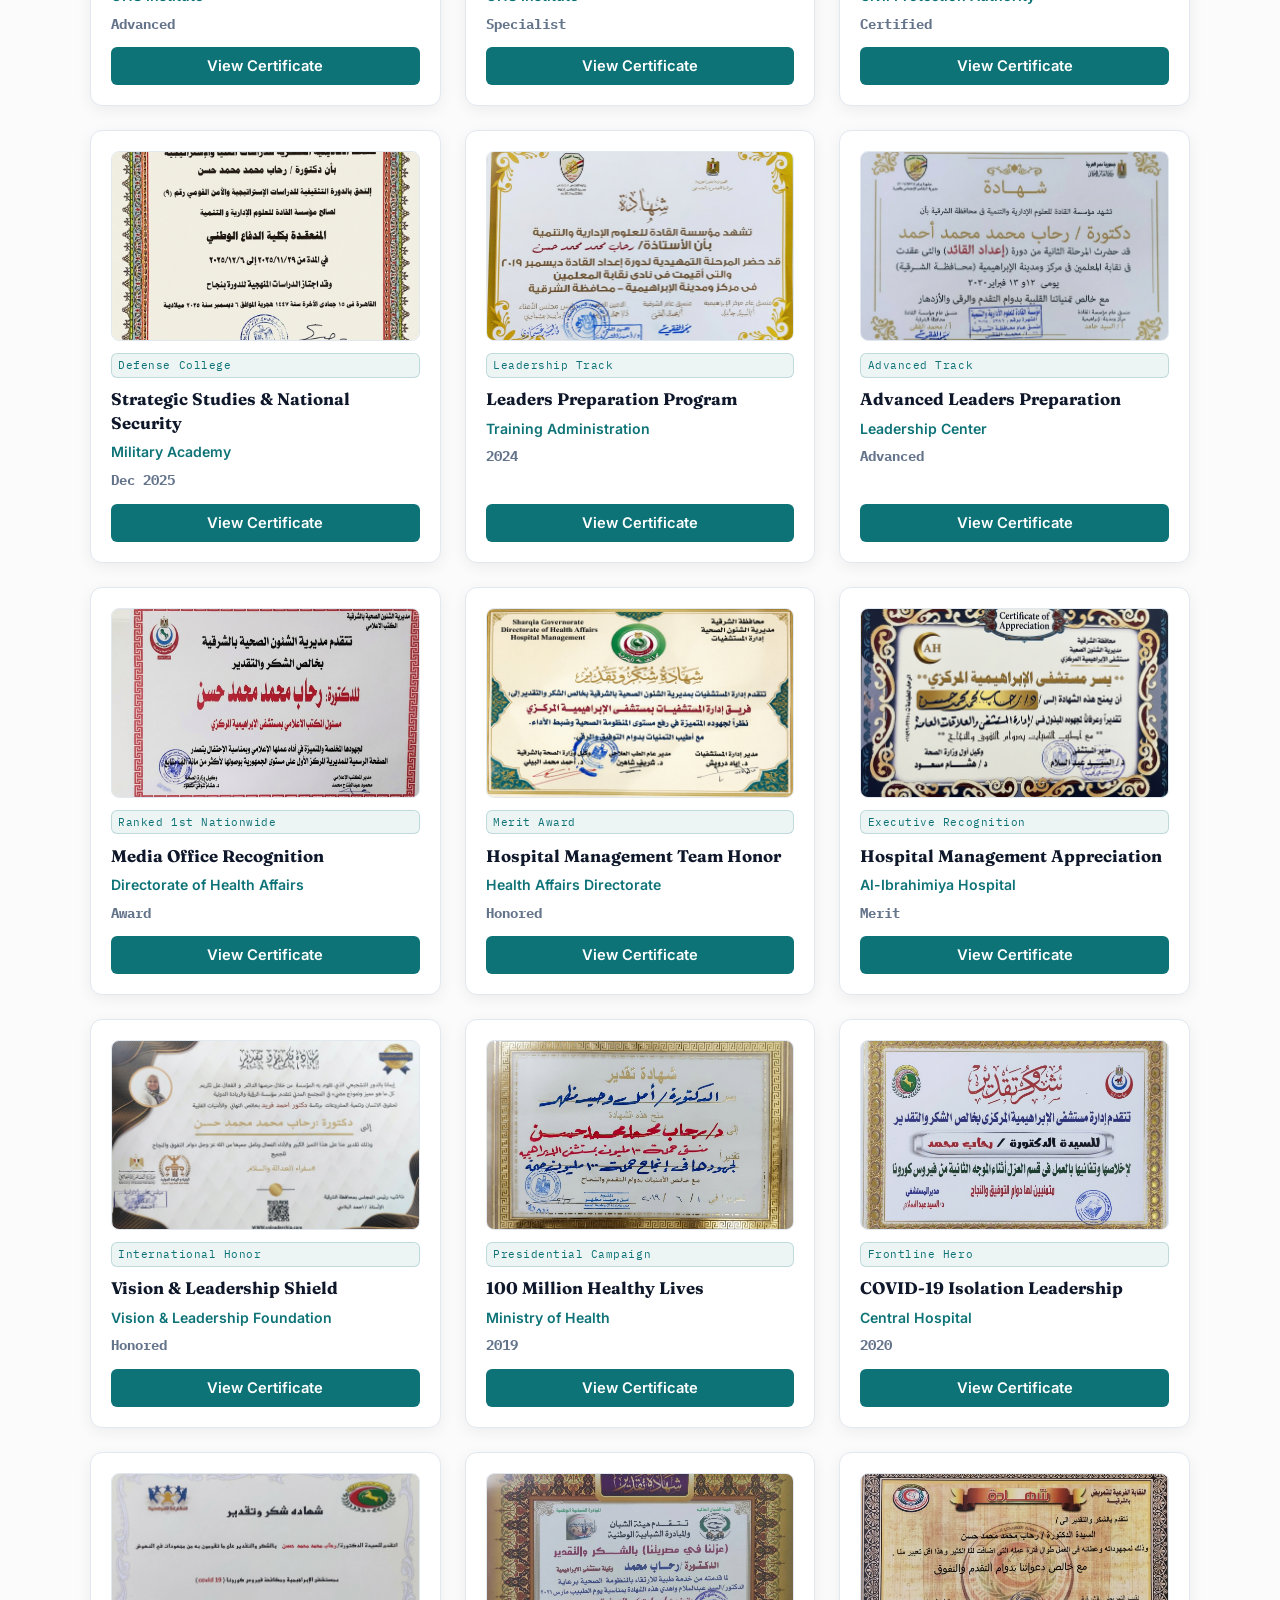
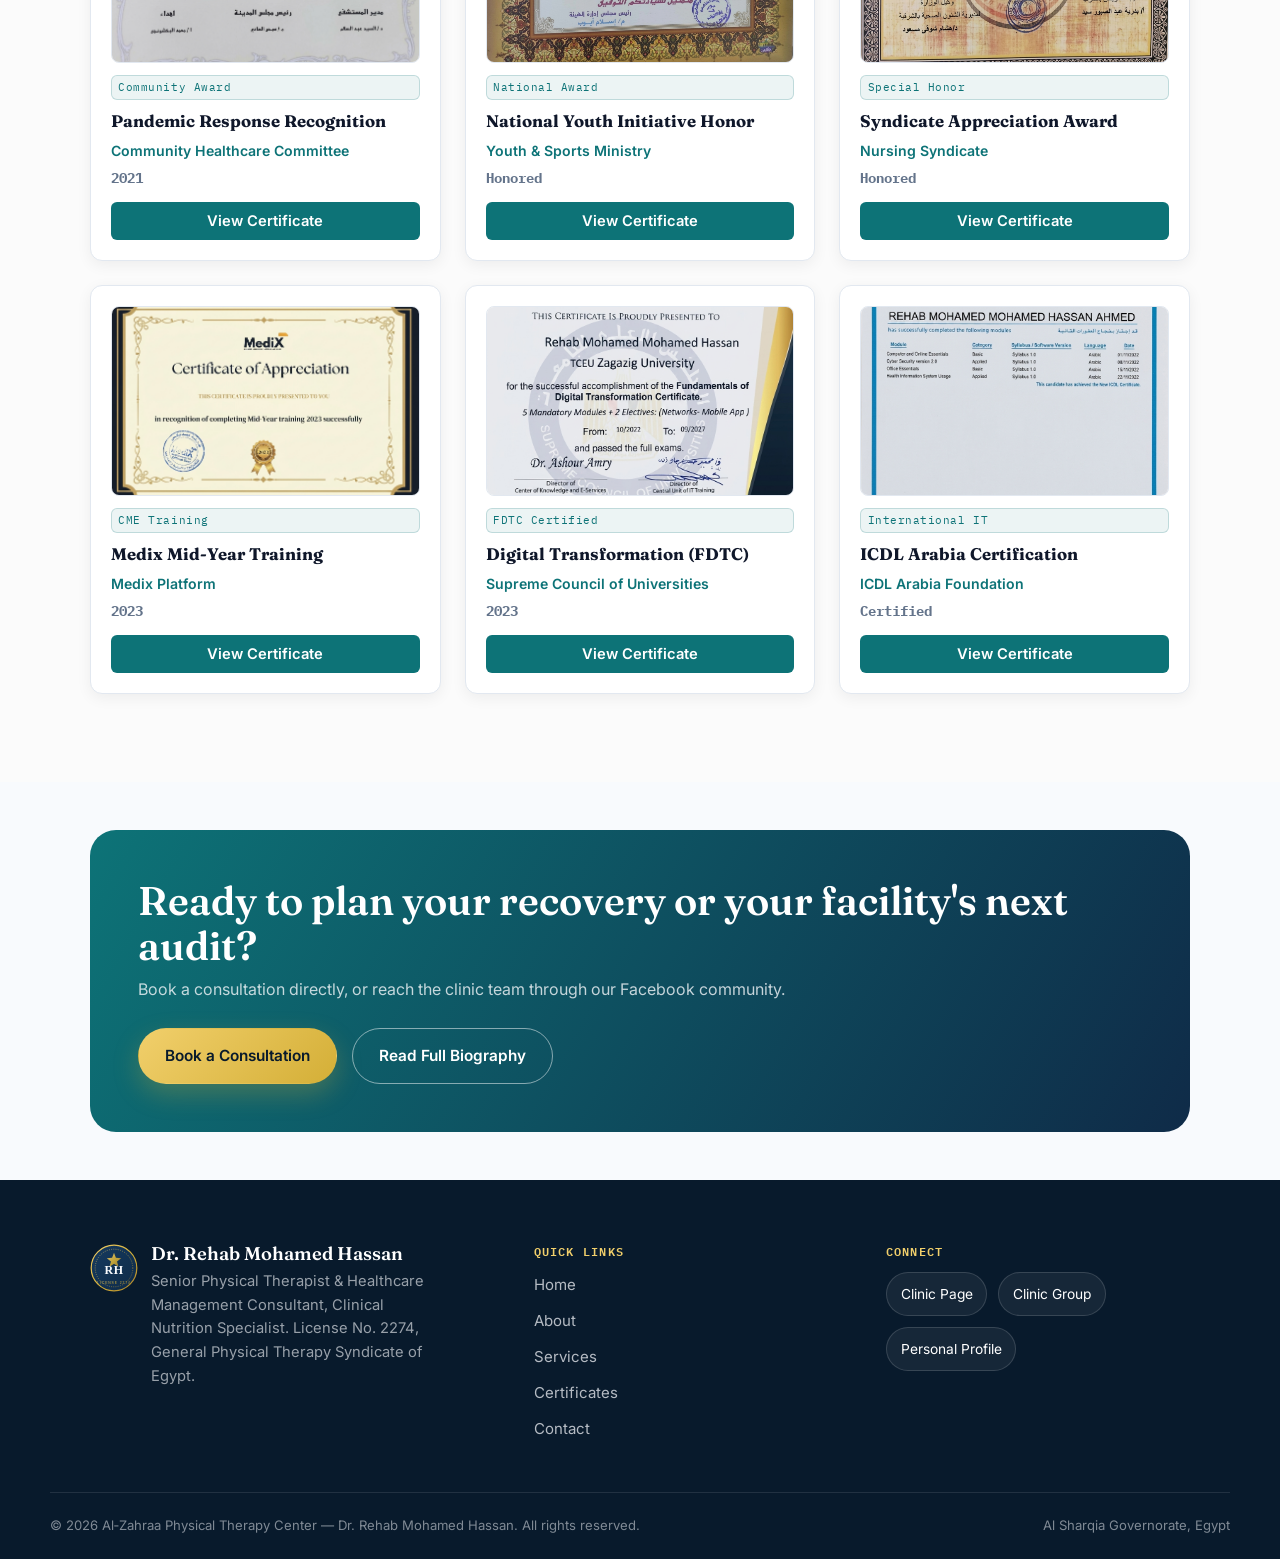
==== commit aee0a811: "Update index.html" ====
--- a/index.html
+++ b/index.html
@@ -11,83 +11,142 @@
 <link href="https://fonts.googleapis.com/css2?family=Fraunces:wght@500;600;700&amp;family=Inter:wght@400;500;600;700&amp;family=IBM+Plex+Mono:wght@500;700&amp;display=swap" rel="stylesheet">
 <link rel="stylesheet" href="assets/css/style.css">
 <style>
-  /* Styles for the interactive filterable certificates section */
-  .cert-filters {
-    display: flex;
-    flex-wrap: wrap;
-    justify-content: center;
-    gap: 0.6rem;
-    margin-bottom: 2.5rem;
-  }
-  .cert-btn {
-    padding: 0.55rem 1.25rem;
-    border-radius: 50px;
-    border: 1px solid #0d7377;
-    background: transparent;
-    color: #0d7377;
-    font-weight: 600;
-    font-size: 0.9rem;
-    cursor: pointer;
-    transition: all 0.25s ease;
-  }
-  .cert-btn:hover, .cert-btn.active {
-    background: #0d7377;
-    color: #ffffff;
-    box-shadow: 0 4px 12px rgba(13, 115, 119, 0.2);
-  }
+  /* تنسيقات شبكة الشهادات والأزرار في الصفحة الرئيسية */
   .cert-grid {
-    display: grid;
-    grid-template-columns: repeat(auto-fill, minmax(280px, 1fr));
-    gap: 1.75rem;
+    display: grid !important;
+    grid-template-columns: repeat(auto-fill, minmax(290px, 1fr)) !important;
+    gap: 1.5rem !important;
+    margin-top: 2rem !important;
   }
   .cert-card {
-    background: #ffffff;
-    border-radius: 12px;
-    overflow: hidden;
-    box-shadow: 0 4px 20px rgba(0,0,0,0.06);
-    border: 1px solid rgba(0,0,0,0.05);
-    display: flex;
-    flex-direction: column;
-    transition: transform 0.25s ease, box-shadow 0.25s ease;
-  }
-  .cert-card:hover {
-    transform: translateY(-5px);
-    box-shadow: 0 8px 24px rgba(0,0,0,0.12);
-  }
-  .cert-img-wrapper {
-    position: relative;
-    width: 100%;
-    height: 220px;
-    background: #f8f9fa;
-    overflow: hidden;
-  }
-  .cert-img-wrapper img {
-    width: 100%;
-    height: 100%;
-    object-fit: cover;
-    transition: transform 0.3s ease;
-  }
-  .cert-card:hover .cert-img-wrapper img {
-    transform: scale(1.04);
-  }
-  .cert-content {
-    padding: 1.25rem;
-    display: flex;
-    flex-direction: column;
-    flex-grow: 1;
-  }
-  .cert-content h4 {
-    font-size: 1rem;
-    font-weight: 700;
-    margin-bottom: 0.35rem;
-    color: #1a2530;
-    line-height: 1.4;
-  }
-  .cert-content p {
-    font-size: 0.85rem;
-    color: #6c757d;
-    margin: 0;
-    line-height: 1.5;
+    background: #ffffff !important;
+    border-radius: 12px !important;
+    padding: 1.25rem !important;
+    box-shadow: 0 4px 15px rgba(0,0,0,0.06) !important;
+    display: flex !important;
+    flex-direction: column !important;
+    justify-content: space-between !important;
+    border: 1px solid #e2e8f0 !important;
+    box-sizing: border-box !important;
+  }
+  .cert-img-thumb {
+    width: 100% !important;
+    height: 190px !important;
+    object-fit: cover !important;
+    border-radius: 8px !important;
+    margin-bottom: 12px !important;
+    background: #f8fafc !important;
+    cursor: pointer !important;
+    border: 1px solid #e2e8f0 !important;
+    display: block !important;
+  }
+  .cert-card-body {
+    flex-grow: 1 !important;
+    display: flex !important;
+    flex-direction: column !important;
+  }
+  .cert-title {
+    font-size: 1.05rem !important;
+    font-weight: 700 !important;
+    margin: 6px 0 !important;
+    color: #0f172a !important;
+    line-height: 1.4 !important;
+  }
+  .cert-issuer {
+    font-size: 0.88rem !important;
+    color: #0d7377 !important;
+    font-weight: 600 !important;
+    margin-bottom: 6px !important;
+  }
+  .cert-date {
+    font-size: 0.85rem !important;
+    color: #64748b !important;
+    margin-bottom: 12px !important;
+  }
+  
+  /* زر View Certificate المباشر */
+  .btn-view-certificate {
+    width: 100% !important;
+    display: block !important;
+    background-color: #0d7377 !important;
+    color: #ffffff !important;
+    text-align: center !important;
+    padding: 10px 16px !important;
+    font-size: 0.92rem !important;
+    font-weight: 600 !important;
+    border-radius: 6px !important;
+    border: none !important;
+    cursor: pointer !important;
+    margin-top: auto !important;
+    transition: background 0.2s ease !important;
+  }
+  .btn-view-certificate:hover {
+    background-color: #085053 !important;
+    color: #ffffff !important;
+  }
+
+  /* نافذة العرض المنبثقة للشهادات */
+  #mainCertModal {
+    display: none;
+    position: fixed !important;
+    top: 0 !important;
+    left: 0 !important;
+    width: 100vw !important;
+    height: 100vh !important;
+    background-color: rgba(15, 23, 42, 0.85) !important;
+    backdrop-filter: blur(4px) !important;
+    z-index: 999999999 !important;
+    justify-content: center !important;
+    align-items: center !important;
+    padding: 20px !important;
+    box-sizing: border-box !important;
+  }
+  #mainCertModal.is-open {
+    display: flex !important;
+  }
+  .modal-content-card {
+    background: #ffffff !important;
+    border-radius: 14px !important;
+    max-width: 680px !important;
+    width: 100% !important;
+    max-height: 90vh !important;
+    overflow-y: auto !important;
+    padding: 24px !important;
+    position: relative !important;
+    box-shadow: 0 25px 50px -12px rgba(0, 0, 0, 0.5) !important;
+    color: #1e293b !important;
+    box-sizing: border-box !important;
+  }
+  .modal-close-trigger {
+    position: absolute !important;
+    top: 14px !important;
+    right: 14px !important;
+    background: #f1f5f9 !important;
+    border: none !important;
+    font-size: 1.6rem !important;
+    width: 36px !important;
+    height: 36px !important;
+    border-radius: 50% !important;
+    cursor: pointer !important;
+    display: flex !important;
+    align-items: center !important;
+    justify-content: center !important;
+    color: #334155 !important;
+    line-height: 1 !important;
+  }
+  .modal-close-trigger:hover {
+    background: #e2e8f0 !important;
+    color: #000000 !important;
+  }
+  .modal-display-img {
+    width: 100% !important;
+    max-height: 420px !important;
+    object-fit: contain !important;
+    border-radius: 8px !important;
+    margin: 12px 0 16px 0 !important;
+    background: #f8fafc !important;
+    border: 1px solid #e2e8f0 !important;
+    display: block !important;
   }
 </style>
 </head>
@@ -104,7 +163,7 @@
       <a href="index.html" data-nav>Home</a>
       <a href="about.html" data-nav>About</a>
       <a href="services.html" data-nav>Services</a>
-      <a href="#certificates" data-nav>Certificates</a>
+      <a href="certificates.html" data-nav>Certificates</a>
       <a href="contact.html" data-nav>Contact</a>
       <a href="contact.html" class="btn btn-gold btn-sm">Book Consultation</a>
     </nav>
@@ -151,7 +210,7 @@
           <div class="stat-label">Years in Physical Therapy Practice</div>
         </div>
         <div class="stat-card">
-          <span class="stat-num" data-counter="34" data-suffix="">0</span>
+          <span class="stat-num" data-counter="29" data-suffix="">0</span>
           <div class="stat-label">Accreditations &amp; Credentials</div>
         </div>
         <div class="stat-card">
@@ -195,63 +254,7 @@
     </div>
   </section>
 
-  <!-- ============================= SERVICES PREVIEW ============================= -->
-  <section class="section" style="padding-top:0" id="services-preview">
-    <div class="container">
-      <div class="section-head center">
-        <span class="eyebrow">What I Do</span>
-        <h2>Three Pillars of Practice</h2>
-        <p>A rare combination of clinical hands-on care and executive healthcare governance — built from two decades on hospital floors and in the boardroom.</p>
-      </div>
-      <div class="card-grid">
-
-        <article class="pillar-card">
-          <div class="pillar-icon">
-            <svg viewBox="0 0 24 24" fill="none" stroke="#fff" stroke-width="1.8"><path d="M6 4v6a4 4 0 0 0 4 4h0a4 4 0 0 0 4-4V4"/><circle cx="18" cy="17" r="3"/><path d="M6 10v3a5 5 0 0 0 5 5h1"/></svg>
-          </div>
-          <h3>Physical Therapy Programs</h3>
-          <p>Musculoskeletal and post-surgical rehabilitation, myofascial release, and osteopathic-informed manual therapy for every age group.</p>
-          <ul>
-            <li>Post-surgical &amp; sports rehab</li>
-            <li>Myofascial release techniques</li>
-            <li>Geriatric &amp; pediatric physiotherapy</li>
-          </ul>
-          <a href="services.html#physical-therapy" class="btn btn-outline-navy btn-sm">Explore Programs</a>
-        </article>
-
-        <article class="pillar-card">
-          <div class="pillar-icon">
-            <svg viewBox="0 0 24 24" fill="none" stroke="#fff" stroke-width="1.8"><path d="M12 3c4 0 7 4 7 9 0 5-4 9-7 9s-7-4-7-9c0-5 3-9 7-9z"/><path d="M12 3c-1 3-1 15 0 18"/></svg>
-          </div>
-          <h3>Clinical Nutrition Consultations</h3>
-          <p>Personalized therapeutic nutrition plans grounded in AACME and Zewail City clinical training, including maternal and child nutrition guidance.</p>
-          <ul>
-            <li>Chronic-disease nutrition management</li>
-            <li>Breastfeeding &amp; anthropometric guidance</li>
-            <li>Weight &amp; metabolic health plans</li>
-          </ul>
-          <a href="services.html#clinical-nutrition" class="btn btn-outline-navy btn-sm">Explore Programs</a>
-        </article>
-
-        <article class="pillar-card">
-          <div class="pillar-icon">
-            <svg viewBox="0 0 24 24" fill="none" stroke="#fff" stroke-width="1.8"><rect x="4" y="9" width="16" height="11" rx="1.5"/><path d="M9 9V6a3 3 0 0 1 6 0v3"/><path d="M8 20V9"/></svg>
-          </div>
-          <h3>Hospital Management Audits</h3>
-          <p>Operational, quality-control and infection-prevention audits informed by real vice-directorship experience at Al‑Ibrahimiya Central Hospital.</p>
-          <ul>
-            <li>Quality &amp; infection-control review</li>
-            <li>Legal &amp; regulatory inspection readiness</li>
-            <li>Digital transformation strategy</li>
-          </ul>
-          <a href="services.html#hospital-management" class="btn btn-outline-navy btn-sm">Explore Programs</a>
-        </article>
-
-      </div>
-    </div>
-  </section>
-
-  <!-- ============================= CERTIFICATES & CREDENTIALS ============================= -->
+  <!-- ============================= CERTIFICATES SECTION ============================= -->
   <section class="section" id="certificates" style="background: #fbfbfb;">
     <div class="container">
       <div class="section-head center">
@@ -261,351 +264,643 @@
       </div>
 
       <!-- Filter Controls -->
-      <div class="cert-filters">
-        <button class="cert-btn active" data-filter="all">All (الكل)</button>
-        <button class="cert-btn" data-filter="physio">Physical Therapy (العلاج الطبيعي)</button>
-        <button class="cert-btn" data-filter="nutrition">Clinical Nutrition (التغذية العلاجية)</button>
-        <button class="cert-btn" data-filter="infection">Infection Control &amp; Quality (مكافحة العدوى والجودة)</button>
-        <button class="cert-btn" data-filter="management">Hospital Mgmt &amp; Safety (الإدارة والسلامة)</button>
-        <button class="cert-btn" data-filter="leadership">Leadership &amp; Honors (القيادة والتكريمات)</button>
+      <div class="filter-bar" role="tablist" style="justify-content: center; margin-bottom: 2rem;">
+        <button class="filter-btn active" data-filter-target="all">All</button>
+        <button class="filter-btn" data-filter-target="physio">Physical Therapy</button>
+        <button class="filter-btn" data-filter-target="nutrition">Clinical Nutrition</button>
+        <button class="filter-btn" data-filter-target="infection">Infection Control &amp; Quality</button>
+        <button class="filter-btn" data-filter-target="management">Hospital Mgmt &amp; Safety</button>
+        <button class="filter-btn" data-filter-target="honors">Leadership &amp; Honors</button>
       </div>
 
       <!-- Certificate Grid -->
-      <div class="cert-grid">
-
-        <!-- Physical Therapy & Credentials -->
-        <article class="cert-card" data-category="physio">
-          <div class="cert-img-wrapper">
-            <img src="assets/images/physical-therapy-syndicate-card.jpg" alt="Syndicate Membership Card" loading="lazy">
-          </div>
-          <div class="cert-content">
-            <h4>Syndicate Membership Card</h4>
-            <p>General Physical Therapy Syndicate of Egypt</p>
-          </div>
-        </article>
-
-        <article class="cert-card" data-category="physio">
-          <div class="cert-img-wrapper">
-            <img src="assets/images/physical-therapy-license.jpg" alt="Practice License" loading="lazy">
-          </div>
-          <div class="cert-content">
-            <h4>Physical Therapy Practice License</h4>
-            <p>Ministry of Health &amp; Population (License No. 2274)</p>
-          </div>
-        </article>
-
-        <article class="cert-card" data-category="physio">
-          <div class="cert-img-wrapper">
-            <img src="assets/images/physical-therapy-bachelor.jpg" alt="Bachelor of Physical Therapy" loading="lazy">
-          </div>
-          <div class="cert-content">
-            <h4>Bachelor’s Degree in Physical Therapy</h4>
-            <p>Faculty of Physical Therapy</p>
-          </div>
-        </article>
-
-        <article class="cert-card" data-category="physio">
-          <div class="cert-img-wrapper">
-            <img src="assets/images/myofascial-release.jpg" alt="Myofascial Release Certificate" loading="lazy">
-          </div>
-          <div class="cert-content">
-            <h4>Myofascial Release Techniques</h4>
-            <p>Advanced Clinical Workshop &amp; Manual Therapy</p>
-          </div>
-        </article>
-
-        <article class="cert-card" data-category="physio">
-          <div class="cert-img-wrapper">
-            <img src="assets/images/cupping-therapy.jpg" alt="Cupping Therapy Certification" loading="lazy">
-          </div>
-          <div class="cert-content">
-            <h4>Cupping Therapy Certification</h4>
-            <p>Advanced Integrative Physical Therapy Protocols</p>
-          </div>
-        </article>
-
-        <!-- Clinical Nutrition -->
-        <article class="cert-card" data-category="nutrition">
-          <div class="cert-img-wrapper">
-            <img src="assets/images/zewail-nutrition.jpg" alt="Clinical Nutrition Program" loading="lazy">
-          </div>
-          <div class="cert-content">
-            <h4>Clinical Nutrition Program</h4>
-            <p>Zewail City of Science and Technology &amp; Medix</p>
-          </div>
-        </article>
-
-        <article class="cert-card" data-category="nutrition">
-          <div class="cert-img-wrapper">
-            <img src="assets/images/nutrition-diploma.jpg" alt="Clinical Nutrition Diploma" loading="lazy">
-          </div>
-          <div class="cert-content">
-            <h4>Clinical Nutrition Diploma</h4>
-            <p>American Association of Continuing Medical Education (AACME)</p>
-          </div>
-        </article>
-
-        <article class="cert-card" data-category="nutrition">
-          <div class="cert-img-wrapper">
-            <img src="assets/images/unicef-anthropometric-measurements.jpg" alt="Anthropometric Measurements Training" loading="lazy">
-          </div>
-          <div class="cert-content">
-            <h4>Anthropometric Measurements for Children</h4>
-            <p>UNICEF, Ministry of Health &amp; National Nutrition Institute</p>
-          </div>
-        </article>
-
-        <article class="cert-card" data-category="nutrition">
-          <div class="cert-img-wrapper">
-            <img src="assets/images/unicef-breastfeeding-fundamentals.jpg" alt="Fundamentals of Breastfeeding" loading="lazy">
-          </div>
-          <div class="cert-content">
-            <h4>Fundamentals of Breastfeeding (20 Hours)</h4>
-            <p>UNICEF, World Food Programme &amp; NNI</p>
-          </div>
-        </article>
-
-        <article class="cert-card" data-category="nutrition">
-          <div class="cert-img-wrapper">
-            <img src="assets/images/family-counseling-golden-1000-days.jpg" alt="Golden 1000 Days Family Counseling" loading="lazy">
-          </div>
-          <div class="cert-content">
-            <h4>Family Counseling (Golden 1000 Days)</h4>
-            <p>Presidential Initiative — Ministry of Health &amp; Population</p>
-          </div>
-        </article>
-
-        <article class="cert-card" data-category="nutrition">
-          <div class="cert-img-wrapper">
-            <img src="assets/images/clinical-nutrition-workshop.jpg" alt="Clinical Nutrition Workshop" loading="lazy">
-          </div>
-          <div class="cert-content">
-            <h4>Clinical Nutrition Practice Workshop</h4>
-            <p>Specialized Case Management &amp; Dietary Planning</p>
-          </div>
-        </article>
-
-        <article class="cert-card" data-category="nutrition">
-          <div class="cert-img-wrapper">
-            <img src="assets/images/therapeutic-nutrition-specialist.jpg" alt="Therapeutic Nutrition Specialist" loading="lazy">
-          </div>
-          <div class="cert-content">
-            <h4>Therapeutic Nutrition Specialist</h4>
-            <p>Advanced Clinical Dietary Management</p>
-          </div>
-        </article>
-
-        <!-- Infection Control & Quality -->
-        <article class="cert-card" data-category="infection">
-          <div class="cert-img-wrapper">
-            <img src="assets/images/infection-prevention-quality-control-diploma.jpg" alt="Infection Prevention & Quality Control" loading="lazy">
-          </div>
-          <div class="cert-content">
-            <h4>Infection Prevention &amp; Quality Control Diploma</h4>
-            <p>American Association of Continuing Medical Education (AACME)</p>
-          </div>
-        </article>
-
-        <article class="cert-card" data-category="infection">
-          <div class="cert-img-wrapper">
-            <img src="assets/images/zewail-infection-control.jpg" alt="Infection Prevention & Control" loading="lazy">
-          </div>
-          <div class="cert-content">
-            <h4>Infection Prevention &amp; Control Program</h4>
-            <p>Zewail City of Science and Technology</p>
-          </div>
-        </article>
-
-        <article class="cert-card" data-category="infection">
-          <div class="cert-img-wrapper">
-            <img src="assets/images/medix-infection-control-statement.jpg" alt="Infection Control Training Statement" loading="lazy">
-          </div>
-          <div class="cert-content">
-            <h4>Infection Control Training Statement</h4>
-            <p>Medix Educational Institution</p>
-          </div>
-        </article>
-
-        <article class="cert-card" data-category="infection">
-          <div class="cert-img-wrapper">
-            <img src="assets/images/medix-infection-control-statement-copy.jpg" alt="Infection Control Verification" loading="lazy">
-          </div>
-          <div class="cert-content">
-            <h4>Infection Control Training Attestation</h4>
-            <p>Medix Educational Institution — Verification Record</p>
-          </div>
-        </article>
-
-        <article class="cert-card" data-category="infection">
-          <div class="cert-img-wrapper">
-            <img src="assets/images/infection-control-basic.jpg" alt="Basic Infection Control" loading="lazy">
-          </div>
-          <div class="cert-content">
-            <h4>Basic Infection Control Protocols</h4>
-            <p>Healthcare Facility Standards &amp; Sanitization</p>
-          </div>
-        </article>
-
-        <article class="cert-card" data-category="infection">
-          <div class="cert-img-wrapper">
-            <img src="assets/images/infection-control-advanced.jpg" alt="Advanced Infection Control" loading="lazy">
-          </div>
-          <div class="cert-content">
-            <h4>Advanced Hospital Infection Control</h4>
-            <p>Epidemiology &amp; Outbreak Management</p>
-          </div>
-        </article>
-
-        <!-- Hospital Management & Safety -->
-        <article class="cert-card" data-category="management">
-          <div class="cert-img-wrapper">
-            <img src="assets/images/hospital-management-diploma.jpg" alt="Hospital Management Diploma" loading="lazy">
-          </div>
-          <div class="cert-content">
-            <h4>Postgraduate Diploma in Hospital Management</h4>
-            <p>Healthcare Operations &amp; Clinical Governance</p>
-          </div>
-        </article>
-
-        <article class="cert-card" data-category="management">
-          <div class="cert-img-wrapper">
-            <img src="assets/images/hospital-directors-training.jpg" alt="Hospital Directors Training" loading="lazy">
-          </div>
-          <div class="cert-content">
-            <h4>Hospital Directors Leadership Program</h4>
-            <p>Directorate of Health Affairs — Al Sharqia</p>
-          </div>
-        </article>
-
-        <article class="cert-card" data-category="management">
-          <div class="cert-img-wrapper">
-            <img src="assets/images/health-facilities-regulations.jpg" alt="Health Facilities Regulations" loading="lazy">
-          </div>
-          <div class="cert-content">
-            <h4>Regulations &amp; Laws in Health Facilities</h4>
-            <p>General Directorate of Technical Inspection — MOH</p>
-          </div>
-        </article>
-
-        <article class="cert-card" data-category="management">
-          <div class="cert-img-wrapper">
-            <img src="assets/images/healthcare-quality-management.jpg" alt="Healthcare Quality Management" loading="lazy">
-          </div>
-          <div class="cert-content">
-            <h4>Healthcare Quality Management</h4>
-            <p>Clinical Auditing &amp; Accreditation Readiness</p>
-          </div>
-        </article>
-
-        <article class="cert-card" data-category="management">
-          <div class="cert-img-wrapper">
-            <img src="assets/images/occupational-safety-basic.jpg" alt="Occupational Safety - Basic" loading="lazy">
-          </div>
-          <div class="cert-content">
-            <h4>Occupational Safety &amp; Health (Basic)</h4>
-            <p>National Safety Standards in Medical Facilities</p>
-          </div>
-        </article>
-
-        <article class="cert-card" data-category="management">
-          <div class="cert-img-wrapper">
-            <img src="assets/images/occupational-safety-specialist.jpg" alt="Occupational Safety Specialist" loading="lazy">
-          </div>
-          <div class="cert-content">
-            <h4>Occupational Safety &amp; Health Specialist</h4>
-            <p>Advanced Hazard Management &amp; Workplace Safety</p>
-          </div>
-        </article>
-
-        <!-- Strategic Leadership, Tech & Honors -->
-        <article class="cert-card" data-category="leadership">
-          <div class="cert-img-wrapper">
-            <img src="assets/images/strategic-studies-national-security.jpg" alt="Strategic Studies & National Security" loading="lazy">
-          </div>
-          <div class="cert-content">
-            <h4>Strategic Studies &amp; National Security</h4>
-            <p>National Defense College — Military Academy for Postgraduate Studies</p>
-          </div>
-        </article>
-
-        <article class="cert-card" data-category="leadership">
-          <div class="cert-img-wrapper">
-            <img src="assets/images/crisis-management-negotiation.jpg" alt="Crisis Management & Negotiation" loading="lazy">
-          </div>
-          <div class="cert-content">
-            <h4>Crisis Management &amp; Negotiation</h4>
-            <p>Strategic Decision-Making in Emergency Situations</p>
-          </div>
-        </article>
-
-        <article class="cert-card" data-category="leadership">
-          <div class="cert-img-wrapper">
-            <img src="assets/images/leadership-skills-development.jpg" alt="Leadership Skills Development" loading="lazy">
-          </div>
-          <div class="cert-content">
-            <h4>Executive Leadership Skills</h4>
-            <p>Institutional Excellence &amp; Team Management</p>
-          </div>
-        </article>
-
-        <article class="cert-card" data-category="leadership">
-          <div class="cert-img-wrapper">
-            <img src="assets/images/media-office-appreciation.jpg" alt="Media & PR Office Appreciation" loading="lazy">
-          </div>
-          <div class="cert-content">
-            <h4>Certificate of Recognition — Media Office</h4>
-            <p>Directorate of Health Affairs (1st Place Nationwide)</p>
-          </div>
-        </article>
-
-        <article class="cert-card" data-category="leadership">
-          <div class="cert-img-wrapper">
-            <img src="assets/images/hospital-management-team-appreciation.jpg" alt="Hospital Management Appreciation" loading="lazy">
-          </div>
-          <div class="cert-content">
-            <h4>Recognition of Hospital Management Team</h4>
-            <p>Directorate of Health Affairs — Al Sharqia</p>
-          </div>
-        </article>
-
-        <article class="cert-card" data-category="leadership">
-          <div class="cert-img-wrapper">
-            <img src="assets/images/vision-and-leadership-honoring.jpg" alt="Vision and Leadership Honoring" loading="lazy">
-          </div>
-          <div class="cert-content">
-            <h4>Honorary Shield &amp; Certificate of Excellence</h4>
-            <p>Vision &amp; Leadership International Foundation</p>
-          </div>
-        </article>
-
-        <article class="cert-card" data-category="leadership">
-          <div class="cert-img-wrapper">
-            <img src="assets/images/medix-midyear-training.jpg" alt="Medix Mid-Year Training" loading="lazy">
-          </div>
-          <div class="cert-content">
-            <h4>Mid-Year Continuing Education Training</h4>
-            <p>Medix Blended Learning Platform</p>
-          </div>
-        </article>
-
-        <article class="cert-card" data-category="leadership">
-          <div class="cert-img-wrapper">
-            <img src="assets/images/digital-transformation-certificate.jpg" alt="Digital Transformation Certificate" loading="lazy">
-          </div>
-          <div class="cert-content">
-            <h4>Healthcare Digital Transformation</h4>
-            <p>Modernization &amp; Information Systems Implementation</p>
-          </div>
-        </article>
-
-        <article class="cert-card" data-category="leadership">
-          <div class="cert-img-wrapper">
-            <img src="assets/images/icdl-certificate.jpg" alt="ICDL Certificate" loading="lazy">
-          </div>
-          <div class="cert-content">
-            <h4>International Computer Driving License (ICDL)</h4>
-            <p>Professional IT Literacy Certification</p>
-          </div>
+      <div class="cert-grid" id="mainCertGrid">
+
+        <!-- 1. PT Syndicate Card -->
+        <article class="cert-card" data-category="physio"
+          data-img="assets/images/physical-therapy-syndicate-card.jpg"
+          data-title="Syndicate Membership Card"
+          data-issuer="General Physical Therapy Syndicate of Egypt"
+          data-category-label="Physical Therapy"
+          data-date="Valid to 2026"
+          data-level="Registration No. 2274"
+          data-desc="Official registration card and practicing license from the General Physical Therapy Syndicate of Egypt.">
+          <img src="assets/images/physical-therapy-syndicate-card.jpg" alt="Syndicate Card" class="cert-img-thumb">
+          <div class="cert-card-body">
+            <span class="cert-level">Reg. No. 2274</span>
+            <h3 class="cert-title">Syndicate Membership Card</h3>
+            <div class="cert-issuer">GPTN — Egypt</div>
+            <div class="cert-date">2003</div>
+          </div>
+          <button type="button" class="btn-view-certificate">View Certificate</button>
+        </article>
+
+        <!-- 2. Myofascial Release -->
+        <article class="cert-card" data-category="physio"
+          data-img="assets/images/myofascial-release.jpg"
+          data-title="Introduction to Myofascial Release in Osteopathy"
+          data-issuer="Osteopathic College of Ontario"
+          data-category-label="Physical Therapy"
+          data-date="2018"
+          data-level="Specialized Training"
+          data-desc="Clinical workshop covering myofascial release protocols and manual therapeutic techniques.">
+          <img src="assets/images/myofascial-release.jpg" alt="Myofascial Release" class="cert-img-thumb">
+          <div class="cert-card-body">
+            <span class="cert-level">Specialized Training</span>
+            <h3 class="cert-title">Myofascial Release in Osteopathy</h3>
+            <div class="cert-issuer">Osteopathic College of Ontario</div>
+            <div class="cert-date">2018</div>
+          </div>
+          <button type="button" class="btn-view-certificate">View Certificate</button>
+        </article>
+
+        <!-- 3. Zewail Nutrition -->
+        <article class="cert-card" data-category="nutrition"
+          data-img="assets/images/zewail-nutrition.jpg"
+          data-title="Clinical Nutrition Training Program (45 Hours)"
+          data-issuer="Zewail City of Science and Technology & Medix"
+          data-category-label="Clinical Nutrition"
+          data-date="45 Hours"
+          data-level="Specialized Course"
+          data-desc="Intensive training program in clinical and therapeutic nutrition at Zewail City of Science and Technology.">
+          <img src="assets/images/zewail-nutrition.jpg" alt="Zewail Nutrition" class="cert-img-thumb">
+          <div class="cert-card-body">
+            <span class="cert-level">45 Hours</span>
+            <h3 class="cert-title">Clinical Nutrition Program</h3>
+            <div class="cert-issuer">Zewail City &amp; Medix</div>
+            <div class="cert-date">Accredited</div>
+          </div>
+          <button type="button" class="btn-view-certificate">View Certificate</button>
+        </article>
+
+        <!-- 4. Nutrition Diploma -->
+        <article class="cert-card" data-category="nutrition"
+          data-img="assets/images/nutrition-diploma.jpg"
+          data-title="Clinical Nutrition Diploma"
+          data-issuer="American Association of Continuing Medical Education (AACME)"
+          data-category-label="Clinical Nutrition"
+          data-date="2023"
+          data-level="Professional Diploma"
+          data-desc="Postgraduate diploma covering clinical nutrition assessment and therapeutic dietary interventions.">
+          <img src="assets/images/nutrition-diploma.jpg" alt="Nutrition Diploma" class="cert-img-thumb">
+          <div class="cert-card-body">
+            <span class="cert-level">Diploma</span>
+            <h3 class="cert-title">Clinical Nutrition Diploma</h3>
+            <div class="cert-issuer">AACME</div>
+            <div class="cert-date">2023</div>
+          </div>
+          <button type="button" class="btn-view-certificate">View Certificate</button>
+        </article>
+
+        <!-- 5. UNICEF Anthropometric -->
+        <article class="cert-card" data-category="nutrition"
+          data-img="assets/images/unicef-anthropometric-measurements.jpg"
+          data-title="Anthropometric Measurements for Children & Youth"
+          data-issuer="UNICEF & National Nutrition Institute"
+          data-category-label="Clinical Nutrition"
+          data-date="August 12, 2025"
+          data-level="Accredited Certificate"
+          data-desc="Theoretical and practical training for measuring growth standards in children by UNICEF and Egypt MOH.">
+          <img src="assets/images/unicef-anthropometric-measurements.jpg" alt="UNICEF Anthropometric" class="cert-img-thumb">
+          <div class="cert-card-body">
+            <span class="cert-level">UNICEF Certified</span>
+            <h3 class="cert-title">Anthropometric Measurements Training</h3>
+            <div class="cert-issuer">UNICEF &amp; NNI</div>
+            <div class="cert-date">August 2025</div>
+          </div>
+          <button type="button" class="btn-view-certificate">View Certificate</button>
+        </article>
+
+        <!-- 6. UNICEF Breastfeeding -->
+        <article class="cert-card" data-category="nutrition"
+          data-img="assets/images/unicef-breastfeeding-fundamentals.jpg"
+          data-title="Fundamentals of Breastfeeding (20 Hours)"
+          data-issuer="UNICEF, WFP & National Nutrition Institute"
+          data-category-label="Clinical Nutrition"
+          data-date="September 08, 2025"
+          data-level="20 Hours Course"
+          data-desc="Specialized maternal and newborn feeding program jointly conducted by UNICEF and WFP.">
+          <img src="assets/images/unicef-breastfeeding-fundamentals.jpg" alt="UNICEF Breastfeeding" class="cert-img-thumb">
+          <div class="cert-card-body">
+            <span class="cert-level">20 Hours</span>
+            <h3 class="cert-title">Fundamentals of Breastfeeding</h3>
+            <div class="cert-issuer">UNICEF, WFP &amp; NNI</div>
+            <div class="cert-date">September 2025</div>
+          </div>
+          <button type="button" class="btn-view-certificate">View Certificate</button>
+        </article>
+
+        <!-- 7. Golden 1000 Days -->
+        <article class="cert-card" data-category="nutrition"
+          data-img="assets/images/family-counseling-golden-1000-days.jpg"
+          data-title="Family Counseling Training — The Golden 1000 Days"
+          data-issuer="Presidential Initiative — Ministry of Health"
+          data-category-label="Clinical Nutrition"
+          data-date="2025"
+          data-level="National Initiative"
+          data-desc="Accredited trainer in family and maternal nutritional guidance under the presidential initiative.">
+          <img src="assets/images/family-counseling-golden-1000-days.jpg" alt="Golden 1000 Days" class="cert-img-thumb">
+          <div class="cert-card-body">
+            <span class="cert-level">Presidential Initiative</span>
+            <h3 class="cert-title">Family Counseling (Golden 1000 Days)</h3>
+            <div class="cert-issuer">Ministry of Health</div>
+            <div class="cert-date">2025</div>
+          </div>
+          <button type="button" class="btn-view-certificate">View Certificate</button>
+        </article>
+
+        <!-- 8. Better Life Training -->
+        <article class="cert-card" data-category="nutrition"
+          data-img="assets/images/better-life-training.jpg"
+          data-title="Virtual Practical Training in Clinical Nutrition"
+          data-issuer="Better Life Clinics"
+          data-category-label="Clinical Nutrition"
+          data-date="2023"
+          data-level="Practical Case Training"
+          data-desc="Virtual case-based practical training in applied clinical nutrition and patient dietary planning.">
+          <img src="assets/images/better-life-training.jpg" alt="Better Life Training" class="cert-img-thumb">
+          <div class="cert-card-body">
+            <span class="cert-level">Practical Training</span>
+            <h3 class="cert-title">Clinical Nutrition Case Training</h3>
+            <div class="cert-issuer">Better Life Clinics</div>
+            <div class="cert-date">2023</div>
+          </div>
+          <button type="button" class="btn-view-certificate">View Certificate</button>
+        </article>
+
+        <!-- 9. Infection Quality Control Diploma -->
+        <article class="cert-card" data-category="infection"
+          data-img="assets/images/infection-prevention-quality-control-diploma.jpg"
+          data-title="Infection Prevention & Quality Control Diploma"
+          data-issuer="American Association of Continuing Medical Education (AACME)"
+          data-category-label="Infection Control & Quality"
+          data-date="2023"
+          data-level="Postgraduate Diploma"
+          data-desc="Comprehensive diploma in infection prevention protocols and healthcare quality management systems.">
+          <img src="assets/images/infection-prevention-quality-control-diploma.jpg" alt="Infection Diploma" class="cert-img-thumb">
+          <div class="cert-card-body">
+            <span class="cert-level">Diploma</span>
+            <h3 class="cert-title">Infection Prevention &amp; Quality Control</h3>
+            <div class="cert-issuer">AACME</div>
+            <div class="cert-date">2023</div>
+          </div>
+          <button type="button" class="btn-view-certificate">View Certificate</button>
+        </article>
+
+        <!-- 10. Zewail Infection Control -->
+        <article class="cert-card" data-category="infection"
+          data-img="assets/images/zewail-infection-control.jpg"
+          data-title="Infection Prevention & Control Blended Training"
+          data-issuer="Center for Microbiology & Phage Therapy, Zewail City"
+          data-category-label="Infection Control & Quality"
+          data-date="2023"
+          data-level="Blended Training"
+          data-desc="Advanced practical and theoretical training in hospital epidemiology and infection control standards.">
+          <img src="assets/images/zewail-infection-control.jpg" alt="Zewail Infection" class="cert-img-thumb">
+          <div class="cert-card-body">
+            <span class="cert-level">Blended Training</span>
+            <h3 class="cert-title">Infection Prevention &amp; Control</h3>
+            <div class="cert-issuer">Zewail City</div>
+            <div class="cert-date">2023</div>
+          </div>
+          <button type="button" class="btn-view-certificate">View Certificate</button>
+        </article>
+
+        <!-- 11. Medix Infection Control Statement -->
+        <article class="cert-card" data-category="infection"
+          data-img="assets/images/medix-infection-control-statement.jpg"
+          data-title="Infection Control Practical Training Statement"
+          data-issuer="Medix Educational Institution"
+          data-category-label="Infection Control & Quality"
+          data-date="2023"
+          data-level="Attestation Record"
+          data-desc="Official training statement confirming completion of clinical and hands-on infection control workshops.">
+          <img src="assets/images/medix-infection-control-statement.jpg" alt="Medix Statement" class="cert-img-thumb">
+          <div class="cert-card-body">
+            <span class="cert-level">Training Statement</span>
+            <h3 class="cert-title">Infection Control Completion</h3>
+            <div class="cert-issuer">Medix Training</div>
+            <div class="cert-date">2023</div>
+          </div>
+          <button type="button" class="btn-view-certificate">View Certificate</button>
+        </article>
+
+        <!-- 12. Fatma Quality Control -->
+        <article class="cert-card" data-category="infection"
+          data-img="assets/images/fatma-quality-control.jpg"
+          data-title="Quality Control Program (26 Hours)"
+          data-issuer="Princess Fatma Academy for Professional Medical Education"
+          data-category-label="Infection Control & Quality"
+          data-date="2022"
+          data-level="Grade: Excellent · 88%"
+          data-desc="26-hour Quality Control Program completed with a Grade of Excellent (88%) at Princess Fatma Academy.">
+          <img src="assets/images/fatma-quality-control.jpg" alt="Fatma Quality Control" class="cert-img-thumb">
+          <div class="cert-card-body">
+            <span class="cert-level">Excellent · 88%</span>
+            <h3 class="cert-title">Healthcare Quality Control</h3>
+            <div class="cert-issuer">Princess Fatma Academy</div>
+            <div class="cert-date">2022</div>
+          </div>
+          <button type="button" class="btn-view-certificate">View Certificate</button>
+        </article>
+
+        <!-- 13. Health Facilities Regulations -->
+        <article class="cert-card" data-category="management"
+          data-img="assets/images/health-facilities-regulations.jpg"
+          data-title="Regulations & Laws in Health Facilities"
+          data-issuer="General Directorate of Technical Inspection — MOH"
+          data-category-label="Hospital Management"
+          data-date="2023"
+          data-level="Regulatory Inspection"
+          data-desc="Training on healthcare legal compliance, audit standards, and facility inspection procedures.">
+          <img src="assets/images/health-facilities-regulations.jpg" alt="Regulations" class="cert-img-thumb">
+          <div class="cert-card-body">
+            <span class="cert-level">Inspection &amp; Laws</span>
+            <h3 class="cert-title">Health Facilities Regulations</h3>
+            <div class="cert-issuer">Technical Inspection — MOH</div>
+            <div class="cert-date">2023</div>
+          </div>
+          <button type="button" class="btn-view-certificate">View Certificate</button>
+        </article>
+
+        <!-- 14. Hospital Directors Training -->
+        <article class="cert-card" data-category="management"
+          data-img="assets/images/hospital-directors-training.jpg"
+          data-title="Hospital Directors & Deputies Leadership Program"
+          data-issuer="Directorate of Health Affairs — Al Sharqia"
+          data-category-label="Hospital Management"
+          data-date="2023"
+          data-level="Executive Leadership"
+          data-desc="Executive program for hospital leadership on crisis management and clinical governance.">
+          <img src="assets/images/hospital-directors-training.jpg" alt="Hospital Directors" class="cert-img-thumb">
+          <div class="cert-card-body">
+            <span class="cert-level">Executive Program</span>
+            <h3 class="cert-title">Hospital Directors Leadership</h3>
+            <div class="cert-issuer">Health Affairs Directorate</div>
+            <div class="cert-date">2023</div>
+          </div>
+          <button type="button" class="btn-view-certificate">View Certificate</button>
+        </article>
+
+        <!-- 15. Occupational Safety Basic -->
+        <article class="cert-card" data-category="management"
+          data-img="assets/images/occupational-safety-basic.jpg"
+          data-title="Occupational Health & Safety (Basic Level)"
+          data-issuer="OHS National Institute"
+          data-category-label="Hospital Management"
+          data-date="Certified"
+          data-level="Foundational Level"
+          data-desc="Basic standards of workplace hazard mitigation and healthcare facility safety rules.">
+          <img src="assets/images/occupational-safety-basic.jpg" alt="Safety Basic" class="cert-img-thumb">
+          <div class="cert-card-body">
+            <span class="cert-level">Basic Level</span>
+            <h3 class="cert-title">Occupational Health &amp; Safety</h3>
+            <div class="cert-issuer">OHS Institute</div>
+            <div class="cert-date">Certified</div>
+          </div>
+          <button type="button" class="btn-view-certificate">View Certificate</button>
+        </article>
+
+        <!-- 16. Occupational Safety Advanced -->
+        <article class="cert-card" data-category="management"
+          data-img="assets/images/occupational-safety-advanced.jpg"
+          data-title="Occupational Health & Safety (Advanced Level)"
+          data-issuer="OHS National Institute"
+          data-category-label="Hospital Management"
+          data-date="Advanced"
+          data-level="Advanced Level"
+          data-desc="Advanced risk assessment, environment safety audit, and emergency response planning.">
+          <img src="assets/images/occupational-safety-advanced.jpg" alt="Safety Advanced" class="cert-img-thumb">
+          <div class="cert-card-body">
+            <span class="cert-level">Advanced Level</span>
+            <h3 class="cert-title">Advanced Workplace Safety</h3>
+            <div class="cert-issuer">OHS Institute</div>
+            <div class="cert-date">Advanced</div>
+          </div>
+          <button type="button" class="btn-view-certificate">View Certificate</button>
+        </article>
+
+        <!-- 17. Occupational Safety Specialist -->
+        <article class="cert-card" data-category="management"
+          data-img="assets/images/occupational-safety-specialist.jpg"
+          data-title="Occupational Safety & Health Specialist"
+          data-issuer="OHS National Institute"
+          data-category-label="Hospital Management"
+          data-date="Specialist"
+          data-level="Specialist Certification"
+          data-desc="Certified specialist in hospital safety compliance and health environment administration.">
+          <img src="assets/images/occupational-safety-specialist.jpg" alt="Safety Specialist" class="cert-img-thumb">
+          <div class="cert-card-body">
+            <span class="cert-level">Specialist Level</span>
+            <h3 class="cert-title">OHS Specialist Certification</h3>
+            <div class="cert-issuer">OHS Institute</div>
+            <div class="cert-date">Specialist</div>
+          </div>
+          <button type="button" class="btn-view-certificate">View Certificate</button>
+        </article>
+
+        <!-- 18. Firefighting Training -->
+        <article class="cert-card" data-category="management"
+          data-img="assets/images/firefighting-training.jpg"
+          data-title="Civil Protection & Firefighting Training"
+          data-issuer="Civil Protection Authority"
+          data-category-label="Hospital Management"
+          data-date="Certified"
+          data-level="Safety & Evacuation"
+          data-desc="Certified training on emergency evacuation and hospital firefighting safety systems.">
+          <img src="assets/images/firefighting-training.jpg" alt="Firefighting Training" class="cert-img-thumb">
+          <div class="cert-card-body">
+            <span class="cert-level">Civil Protection</span>
+            <h3 class="cert-title">Firefighting &amp; Safety Training</h3>
+            <div class="cert-issuer">Civil Protection Authority</div>
+            <div class="cert-date">Certified</div>
+          </div>
+          <button type="button" class="btn-view-certificate">View Certificate</button>
+        </article>
+
+        <!-- 19. Strategic Studies & National Security -->
+        <article class="cert-card" data-category="honors"
+          data-img="assets/images/strategic-studies-national-security.jpg"
+          data-title="Strategic Studies & National Security Fellowship"
+          data-issuer="National Defense College — Military Academy for Postgraduate Studies"
+          data-category-label="Leadership & Honors"
+          data-date="December 06, 2025"
+          data-level="National Defense College"
+          data-desc="Strategic studies, crisis preparedness, and national healthcare governance.">
+          <img src="assets/images/strategic-studies-national-security.jpg" alt="Strategic Studies" class="cert-img-thumb">
+          <div class="cert-card-body">
+            <span class="cert-level">Defense College</span>
+            <h3 class="cert-title">Strategic Studies &amp; National Security</h3>
+            <div class="cert-issuer">Military Academy</div>
+            <div class="cert-date">Dec 2025</div>
+          </div>
+          <button type="button" class="btn-view-certificate">View Certificate</button>
+        </article>
+
+        <!-- 20. Leaders Preparation -->
+        <article class="cert-card" data-category="honors"
+          data-img="assets/images/leaders-preparation.jpg"
+          data-title="Leaders Preparation & Executive Skills"
+          data-issuer="Ministry Training Administration"
+          data-category-label="Leadership & Honors"
+          data-date="2024"
+          data-level="Leadership Track"
+          data-desc="Executive administrative skills, workflow optimization, and institutional leadership.">
+          <img src="assets/images/leaders-preparation.jpg" alt="Leaders Preparation" class="cert-img-thumb">
+          <div class="cert-card-body">
+            <span class="cert-level">Leadership Track</span>
+            <h3 class="cert-title">Leaders Preparation Program</h3>
+            <div class="cert-issuer">Training Administration</div>
+            <div class="cert-date">2024</div>
+          </div>
+          <button type="button" class="btn-view-certificate">View Certificate</button>
+        </article>
+
+        <!-- 21. Leaders Preparation Advanced -->
+        <article class="cert-card" data-category="honors"
+          data-img="assets/images/leaders-preparation-advanced.jpg"
+          data-title="Advanced Leaders Preparation Program"
+          data-issuer="Leadership Development Center"
+          data-category-label="Leadership & Honors"
+          data-date="Advanced"
+          data-level="Advanced Leadership"
+          data-desc="High-level leadership and decision-making for executive healthcare supervisors.">
+          <img src="assets/images/leaders-preparation-advanced.jpg" alt="Advanced Leaders" class="cert-img-thumb">
+          <div class="cert-card-body">
+            <span class="cert-level">Advanced Track</span>
+            <h3 class="cert-title">Advanced Leaders Preparation</h3>
+            <div class="cert-issuer">Leadership Center</div>
+            <div class="cert-date">Advanced</div>
+          </div>
+          <button type="button" class="btn-view-certificate">View Certificate</button>
+        </article>
+
+        <!-- 22. Media Office Appreciation -->
+        <article class="cert-card" data-category="honors"
+          data-img="assets/images/media-office-appreciation.jpg"
+          data-title="Media & PR Office Recognition (1st Place Nationwide)"
+          data-issuer="Directorate of Health Affairs"
+          data-category-label="Leadership & Honors"
+          data-date="Honor"
+          data-level="Ranked 1st Nationwide"
+          data-desc="Recognized as Head of the Media and PR Office ranking first nationwide across Egyptian hospitals.">
+          <img src="assets/images/media-office-appreciation.jpg" alt="Media Office Appreciation" class="cert-img-thumb">
+          <div class="cert-card-body">
+            <span class="cert-level">Ranked 1st Nationwide</span>
+            <h3 class="cert-title">Media Office Recognition</h3>
+            <div class="cert-issuer">Directorate of Health Affairs</div>
+            <div class="cert-date">Award</div>
+          </div>
+          <button type="button" class="btn-view-certificate">View Certificate</button>
+        </article>
+
+        <!-- 23. Hospital Management Team Appreciation -->
+        <article class="cert-card" data-category="honors"
+          data-img="assets/images/hospital-management-team-appreciation.jpg"
+          data-title="Hospital Management Team Appreciation Award"
+          data-issuer="Hospital Administration — Directorate of Health Affairs"
+          data-category-label="Leadership & Honors"
+          data-date="Honor"
+          data-level="Merit Award"
+          data-desc="Ministerial appreciation certificate honoring exceptional leadership in hospital performance.">
+          <img src="assets/images/hospital-management-team-appreciation.jpg" alt="Hospital Team Appreciation" class="cert-img-thumb">
+          <div class="cert-card-body">
+            <span class="cert-level">Merit Award</span>
+            <h3 class="cert-title">Hospital Management Team Honor</h3>
+            <div class="cert-issuer">Health Affairs Directorate</div>
+            <div class="cert-date">Honored</div>
+          </div>
+          <button type="button" class="btn-view-certificate">View Certificate</button>
+        </article>
+
+        <!-- 24. Hospital Management Appreciation -->
+        <article class="cert-card" data-category="honors"
+          data-img="assets/images/hospital-management-appreciation.jpg"
+          data-title="Hospital Executive Management Appreciation"
+          data-issuer="Al-Ibrahimiya Central Hospital"
+          data-category-label="Leadership & Honors"
+          data-date="Merit"
+          data-level="Executive Recognition"
+          data-desc="Certificate of gratitude for outstanding leadership as Vice Director of Al-Ibrahimiya Hospital.">
+          <img src="assets/images/hospital-management-appreciation.jpg" alt="Management Appreciation" class="cert-img-thumb">
+          <div class="cert-card-body">
+            <span class="cert-level">Executive Recognition</span>
+            <h3 class="cert-title">Hospital Management Appreciation</h3>
+            <div class="cert-issuer">Al-Ibrahimiya Hospital</div>
+            <div class="cert-date">Merit</div>
+          </div>
+          <button type="button" class="btn-view-certificate">View Certificate</button>
+        </article>
+
+        <!-- 25. Vision & Leadership Honoring -->
+        <article class="cert-card" data-category="honors"
+          data-img="assets/images/vision-and-leadership-honoring.jpg"
+          data-title="Honorary Shield & Certificate of Excellence"
+          data-issuer="Vision & Leadership International Foundation"
+          data-category-label="Leadership & Honors"
+          data-date="Distinguished Honor"
+          data-level="Ambassador of Peace"
+          data-desc="Shield and certificate of recognition for distinguished public service and healthcare leadership.">
+          <img src="assets/images/vision-and-leadership-honoring.jpg" alt="Vision Honoring" class="cert-img-thumb">
+          <div class="cert-card-body">
+            <span class="cert-level">International Honor</span>
+            <h3 class="cert-title">Vision &amp; Leadership Shield</h3>
+            <div class="cert-issuer">Vision &amp; Leadership Foundation</div>
+            <div class="cert-date">Honored</div>
+          </div>
+          <button type="button" class="btn-view-certificate">View Certificate</button>
+        </article>
+
+        <!-- 26. 100 Million Seha Initiative -->
+        <article class="cert-card" data-category="honors"
+          data-img="assets/images/100-million-seha-initiative.jpg"
+          data-title="Coordinator, 100 Million Healthy Lives Initiative"
+          data-issuer="Presidential Initiative — Ministry of Health"
+          data-category-label="Leadership & Honors"
+          data-date="2019"
+          data-level="National Presidential Campaign"
+          data-desc="Official recognition for leading and coordinating the national public health screening campaign.">
+          <img src="assets/images/100-million-seha-initiative.jpg" alt="100 Million Seha" class="cert-img-thumb">
+          <div class="cert-card-body">
+            <span class="cert-level">Presidential Campaign</span>
+            <h3 class="cert-title">100 Million Healthy Lives</h3>
+            <div class="cert-issuer">Ministry of Health</div>
+            <div class="cert-date">2019</div>
+          </div>
+          <button type="button" class="btn-view-certificate">View Certificate</button>
+        </article>
+
+        <!-- 27. COVID Isolation Appreciation -->
+        <article class="cert-card" data-category="honors"
+          data-img="assets/images/covid-isolation-appreciation.jpg"
+          data-title="Frontline COVID-19 Isolation Ward Leadership"
+          data-issuer="Al-Ibrahimiya Central Hospital"
+          data-category-label="Leadership & Honors"
+          data-date="2020 (2nd Wave)"
+          data-level="Frontline Recognition"
+          data-desc="Honoring bravery and medical leadership during the peak of the COVID-19 pandemic isolation unit.">
+          <img src="assets/images/covid-isolation-appreciation.jpg" alt="COVID Isolation" class="cert-img-thumb">
+          <div class="cert-card-body">
+            <span class="cert-level">Frontline Hero</span>
+            <h3 class="cert-title">COVID-19 Isolation Leadership</h3>
+            <div class="cert-issuer">Central Hospital</div>
+            <div class="cert-date">2020</div>
+          </div>
+          <button type="button" class="btn-view-certificate">View Certificate</button>
+        </article>
+
+        <!-- 28. COVID Community Recognition -->
+        <article class="cert-card" data-category="honors"
+          data-img="assets/images/covid-community-recognition.jpg"
+          data-title="Community Health & Pandemic Response Award"
+          data-issuer="Community Healthcare Committee"
+          data-category-label="Leadership & Honors"
+          data-date="2021"
+          data-level="Community Award"
+          data-desc="Community appreciation for exceptional medical guidance and patient support during the pandemic.">
+          <img src="assets/images/covid-community-recognition.jpg" alt="COVID Community" class="cert-img-thumb">
+          <div class="cert-card-body">
+            <span class="cert-level">Community Award</span>
+            <h3 class="cert-title">Pandemic Response Recognition</h3>
+            <div class="cert-issuer">Community Healthcare Committee</div>
+            <div class="cert-date">2021</div>
+          </div>
+          <button type="button" class="btn-view-certificate">View Certificate</button>
+        </article>
+
+        <!-- 29. National Youth Initiative Appreciation -->
+        <article class="cert-card" data-category="honors"
+          data-img="assets/images/national-youth-initiative-appreciation.jpg"
+          data-title="National Youth & Healthcare Initiative Recognition"
+          data-issuer="Ministry of Youth & Sports"
+          data-category-label="Leadership & Honors"
+          data-date="Honor"
+          data-level="National Initiative"
+          data-desc="Honoring public service, health awareness lectures, and sports medicine youth initiatives.">
+          <img src="assets/images/national-youth-initiative-appreciation.jpg" alt="National Youth Initiative" class="cert-img-thumb">
+          <div class="cert-card-body">
+            <span class="cert-level">National Award</span>
+            <h3 class="cert-title">National Youth Initiative Honor</h3>
+            <div class="cert-issuer">Youth &amp; Sports Ministry</div>
+            <div class="cert-date">Honored</div>
+          </div>
+          <button type="button" class="btn-view-certificate">View Certificate</button>
+        </article>
+
+        <!-- 30. Nursing Syndicate Appreciation -->
+        <article class="cert-card" data-category="honors"
+          data-img="assets/images/nursing-syndicate-appreciation.jpg"
+          data-title="Syndicate Appreciation Award"
+          data-issuer="General Nursing Syndicate"
+          data-category-label="Leadership & Honors"
+          data-date="Honor"
+          data-level="Inter-professional Recognition"
+          data-desc="Special appreciation award for effective clinical collaboration, training, and healthcare governance.">
+          <img src="assets/images/nursing-syndicate-appreciation.jpg" alt="Nursing Syndicate Appreciation" class="cert-img-thumb">
+          <div class="cert-card-body">
+            <span class="cert-level">Special Honor</span>
+            <h3 class="cert-title">Syndicate Appreciation Award</h3>
+            <div class="cert-issuer">Nursing Syndicate</div>
+            <div class="cert-date">Honored</div>
+          </div>
+          <button type="button" class="btn-view-certificate">View Certificate</button>
+        </article>
+
+        <!-- 31. Medix Midyear Training -->
+        <article class="cert-card" data-category="honors"
+          data-img="assets/images/medix-midyear-training.jpg"
+          data-title="Mid-Year Continuing Education Certificate"
+          data-issuer="Medix Platform"
+          data-category-label="Leadership & Honors"
+          data-date="2023"
+          data-level="CME Training"
+          data-desc="Certificate of completion for specialized clinical and management continuous education tracks.">
+          <img src="assets/images/medix-midyear-training.jpg" alt="Medix Midyear" class="cert-img-thumb">
+          <div class="cert-card-body">
+            <span class="cert-level">CME Training</span>
+            <h3 class="cert-title">Medix Mid-Year Training</h3>
+            <div class="cert-issuer">Medix Platform</div>
+            <div class="cert-date">2023</div>
+          </div>
+          <button type="button" class="btn-view-certificate">View Certificate</button>
+        </article>
+
+        <!-- 32. FDTC Digital Transformation -->
+        <article class="cert-card" data-category="honors"
+          data-img="assets/images/fdtc-digital-transformation.jpg"
+          data-title="Fundamentals of Digital Transformation (FDTC)"
+          data-issuer="Supreme Council of Universities"
+          data-category-label="Leadership & Honors"
+          data-date="2023"
+          data-level="FDTC Certified"
+          data-desc="National certification covering information systems, digital healthcare workflows, and IT literacy.">
+          <img src="assets/images/fdtc-digital-transformation.jpg" alt="FDTC Digital Transformation" class="cert-img-thumb">
+          <div class="cert-card-body">
+            <span class="cert-level">FDTC Certified</span>
+            <h3 class="cert-title">Digital Transformation (FDTC)</h3>
+            <div class="cert-issuer">Supreme Council of Universities</div>
+            <div class="cert-date">2023</div>
+          </div>
+          <button type="button" class="btn-view-certificate">View Certificate</button>
+        </article>
+
+        <!-- 33. ICDL Arabia Certificate -->
+        <article class="cert-card" data-category="honors"
+          data-img="assets/images/icdl-arabia-certificate.jpg"
+          data-title="International Computer Driving License (ICDL)"
+          data-issuer="ICDL Arabia / UNESCO"
+          data-category-label="Leadership & Honors"
+          data-date="Certified"
+          data-level="International IT"
+          data-desc="International benchmark certification verifying full competency in core computer applications.">
+          <img src="assets/images/icdl-arabia-certificate.jpg" alt="ICDL Arabia" class="cert-img-thumb">
+          <div class="cert-card-body">
+            <span class="cert-level">International IT</span>
+            <h3 class="cert-title">ICDL Arabia Certification</h3>
+            <div class="cert-issuer">ICDL Arabia Foundation</div>
+            <div class="cert-date">Certified</div>
+          </div>
+          <button type="button" class="btn-view-certificate">View Certificate</button>
         </article>
 
       </div>
@@ -630,6 +925,21 @@
 
 </main>
 
+<!-- Modal Box Window -->
+<div id="mainCertModal">
+  <div class="modal-content-card">
+    <button type="button" class="modal-close-trigger" id="modalCloseBtn">&times;</button>
+    <img id="mImg" class="modal-display-img" src="" alt="Certificate View">
+    <span class="eyebrow" id="mCat" style="color: #0d7377; font-weight: 700; text-transform: uppercase;">Category</span>
+    <h3 id="mTitle" style="margin: 8px 0; font-size: 1.3rem; color: #0f172a;">Title</h3>
+    <div id="mIssuer" style="font-weight: 600; color: #0d7377; margin-bottom: 6px;">Issuer</div>
+    <div style="font-size: 0.85rem; color: #64748b; margin-bottom: 12px;">
+      <span id="mDate">Date</span> &bull; <span id="mLevel">Level</span>
+    </div>
+    <p id="mDesc" style="font-size: 0.95rem; line-height: 1.6; color: #334155; margin: 0;">Description</p>
+  </div>
+</div>
+
 <footer class="site-footer">
   <div class="container footer-grid">
     <div class="footer-brand">
@@ -645,7 +955,7 @@
         <li><a href="index.html">Home</a></li>
         <li><a href="about.html">About</a></li>
         <li><a href="services.html">Services</a></li>
-        <li><a href="#certificates">Certificates</a></li>
+        <li><a href="certificates.html">Certificates</a></li>
         <li><a href="contact.html">Contact</a></li>
       </ul>
     </div>
@@ -664,30 +974,92 @@
   </div>
 </footer>
 
-<script src="assets/js/script.js"></script>
 <script>
-  // Filter tabs logic for certificates gallery
-  document.addEventListener('DOMContentLoaded', () => {
-    const filterButtons = document.querySelectorAll('.cert-filters .cert-btn');
-    const certCards = document.querySelectorAll('.cert-grid .cert-card');
-
-    filterButtons.forEach(button => {
-      button.addEventListener('click', () => {
-        filterButtons.forEach(btn => btn.classList.remove('active'));
-        button.classList.add('active');
-
-        const selectedFilter = button.getAttribute('data-filter');
-
-        certCards.forEach(card => {
-          if (selectedFilter === 'all' || card.getAttribute('data-category') === selectedFilter) {
-            card.style.display = 'flex';
-          } else {
-            card.style.display = 'none';
+  (function() {
+    function initGallery() {
+      var modal = document.getElementById('mainCertModal');
+      var mImg = document.getElementById('mImg');
+      var mTitle = document.getElementById('mTitle');
+      var mIssuer = document.getElementById('mIssuer');
+      var mCat = document.getElementById('mCat');
+      var mDate = document.getElementById('mDate');
+      var mLevel = document.getElementById('mLevel');
+      var mDesc = document.getElementById('mDesc');
+      var closeBtn = document.getElementById('modalCloseBtn');
+
+      function openCardModal(card) {
+        if (!card) return;
+        mImg.src = card.getAttribute('data-img') || '';
+        mTitle.innerText = card.getAttribute('data-title') || '';
+        mIssuer.innerText = card.getAttribute('data-issuer') || '';
+        mCat.innerText = card.getAttribute('data-category-label') || '';
+        mDate.innerText = card.getAttribute('data-date') || '';
+        mLevel.innerText = card.getAttribute('data-level') || '';
+        mDesc.innerText = card.getAttribute('data-desc') || '';
+        modal.classList.add('is-open');
+      }
+
+      function closeModal() {
+        modal.classList.remove('is-open');
+      }
+
+      var grid = document.getElementById('mainCertGrid');
+      if (grid) {
+        grid.addEventListener('click', function(e) {
+          var trigger = e.target.closest('.btn-view-certificate, .cert-img-thumb');
+          if (trigger) {
+            e.preventDefault();
+            e.stopPropagation();
+            var card = trigger.closest('.cert-card');
+            openCardModal(card);
           }
         });
+      }
+
+      if (closeBtn) {
+        closeBtn.addEventListener('click', function(e) {
+          e.preventDefault();
+          closeModal();
+        });
+      }
+
+      if (modal) {
+        modal.addEventListener('click', function(e) {
+          if (e.target === modal) closeModal();
+        });
+      }
+
+      document.addEventListener('keydown', function(e) {
+        if (e.key === 'Escape') closeModal();
       });
-    });
-  });
+
+      var filterBtns = document.querySelectorAll('.filter-btn');
+      var cards = document.querySelectorAll('.cert-card');
+
+      filterBtns.forEach(function(btn) {
+        btn.addEventListener('click', function() {
+          filterBtns.forEach(function(b) { b.classList.remove('active'); });
+          btn.classList.add('active');
+          var target = btn.getAttribute('data-filter-target');
+
+          cards.forEach(function(c) {
+            if (target === 'all' || c.getAttribute('data-category') === target) {
+              c.style.display = 'flex';
+            } else {
+              c.style.display = 'none';
+            }
+          });
+        });
+      });
+    }
+
+    if (document.readyState === 'loading') {
+      document.addEventListener('DOMContentLoaded', initGallery);
+    } else {
+      initGallery();
+    }
+  })();
 </script>
+<script src="assets/js/script.js"></script>
 </body>
 </html>
